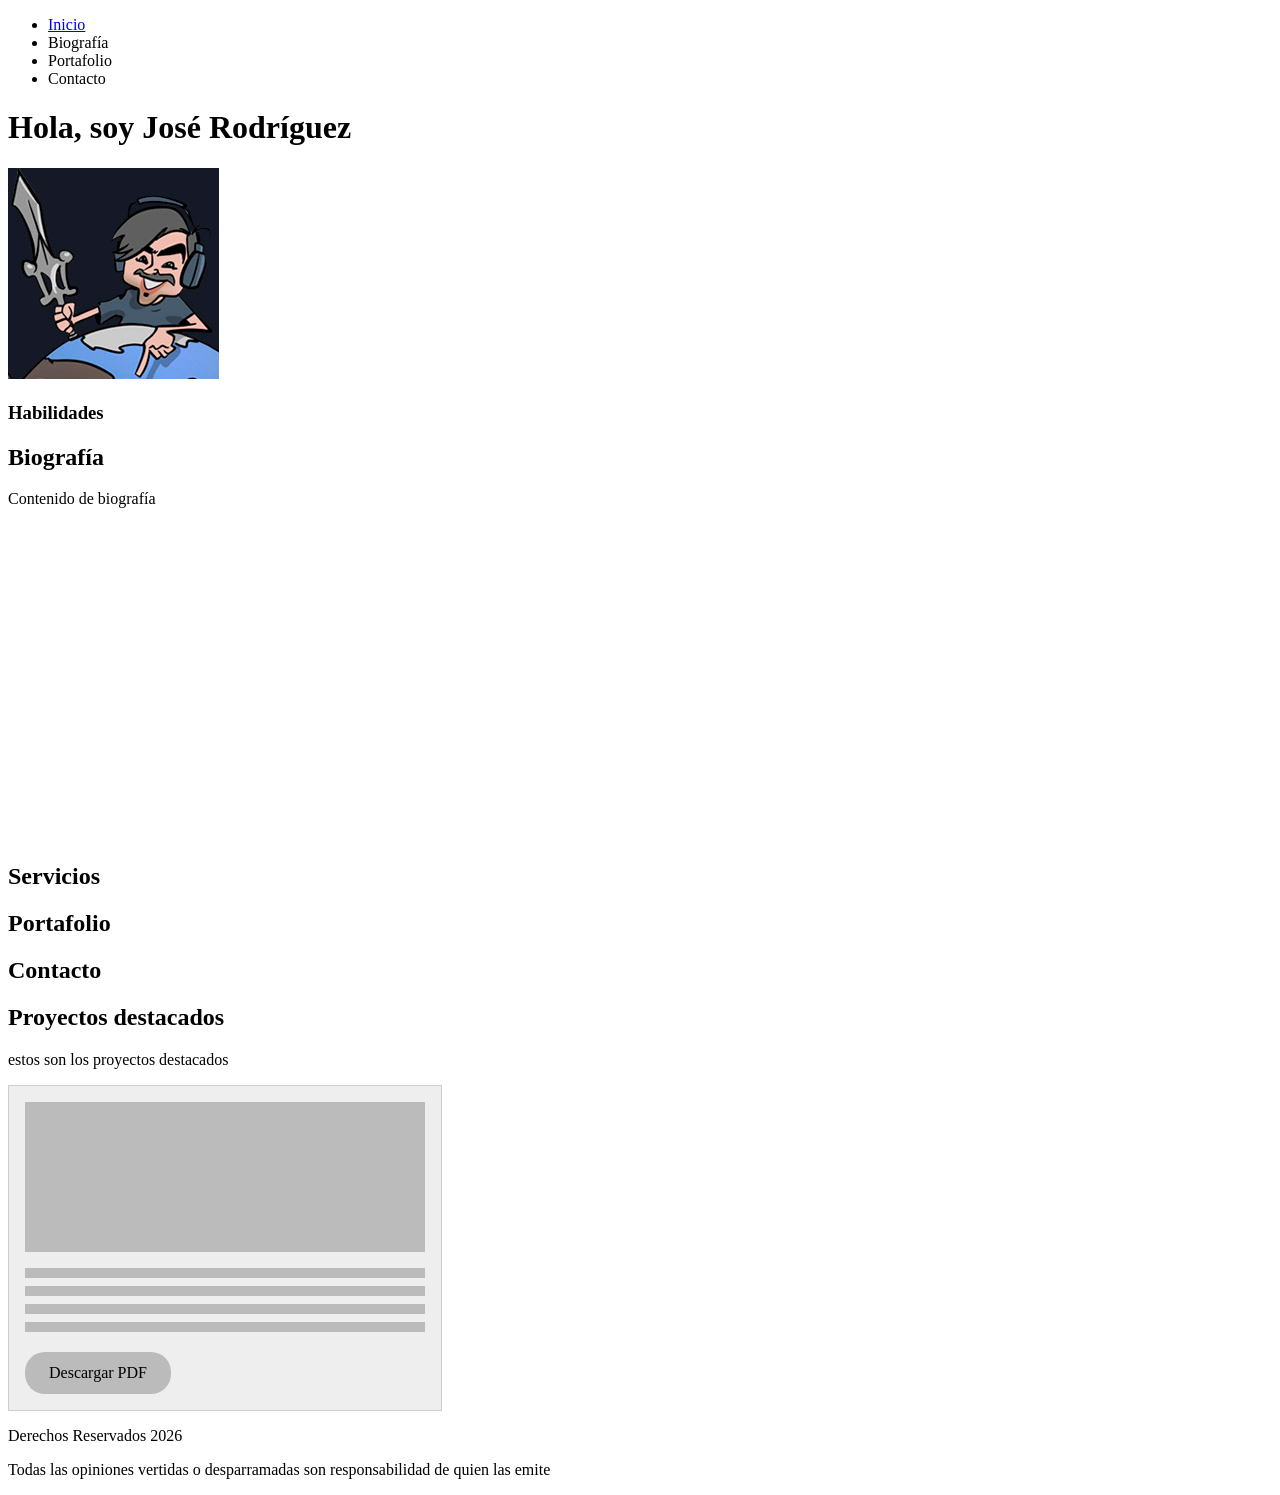
==== index.html @ 453feb30 "Primer commit: Mi proyecto inicial" ====
<!DOCTYPE html>
<html lang="en">
<head>
    <meta charset="UTF-8">
    <meta name="viewport" content="width=device-width, initial-scale=1.0">
    <title>Portafolio UX/UI Josep</title>
    <!-- //links de bootstrap// -->
    <link rel="stylesheet" href="https://cdn.jsdelivr.net/npm/bootstrap-icons@1.11.3/font/bootstrap-icons.min.css">

</head>
<body>
    <header>
        <nav> 
            <ul>
                <li><a href="#inicio">Inicio</a></li>
                <li>Biografía</li>
                <li>Portafolio</li>
                <li>Contacto</li>
            </ul>
             </nav>

        <h1> Hola, soy José Rodríguez</h1>
        <img src="./assets/imagenes/avatar.jpg" alt="imagen de avatar de Josep">
    </header>
<div></div>
<h3>Habilidades</h3>
    <main>
        <section>
            <h2> Biografía </h2>
            <div><p>Contenido de biografía</p></div>
            <iframe width="560" height="315" src="https://www.youtube.com/embed/a1lWhdOe93Q?si=WxmY7TXAc7VfklIi" title="YouTube video player" frameborder="0" allow="accelerometer; autoplay; clipboard-write; encrypted-media; gyroscope; picture-in-picture; web-share" referrerpolicy="strict-origin-when-cross-origin" allowfullscreen></iframe>
        <section>
            <h2> Servicios </h2>
        <section>
            <h2> Portafolio </h2>
        <section>
            <h2> Contacto </h2>
        </section>
    </section></main>
    <section>
        <h2>Proyectos destacados</h2>
        <p>estos son los proyectos destacados</p>
        <div style="width: 400px; padding: 16px; border: 1px solid #ccc; background: #eee;">

            <!-- Imagen -->
            <div style="width: 100%; height: 150px; background: #bbb;"></div>
    
            <!-- Líneas de texto -->
            <div style="margin-top: 16px;">
                <div style="height: 10px; background: #bbb; margin-bottom: 8px;"></div>
                <div style="height: 10px; background: #bbb; margin-bottom: 8px;"></div>
                <div style="height: 10px; background: #bbb; margin-bottom: 8px;"></div>
                <div style="height: 10px; background: #bbb;"></div>
            </div>
    
            <!-- Botón -->
            <div style="margin-top: 20px;">
                <a href="assets/pdf/analisis_caso.pdf" download style="display: inline-block; padding: 12px 24px; background: #bbb; border-radius: 20px; text-decoration: none; color: black;">
                    Descargar PDF
                </a>
            </div>
    </section>
    <footer>
        <p> Derechos Reservados 2026 </p>
        <p> Todas las opiniones vertidas o desparramadas son responsabilidad de quien las emite </p>
    </footer>
</body>
</html>
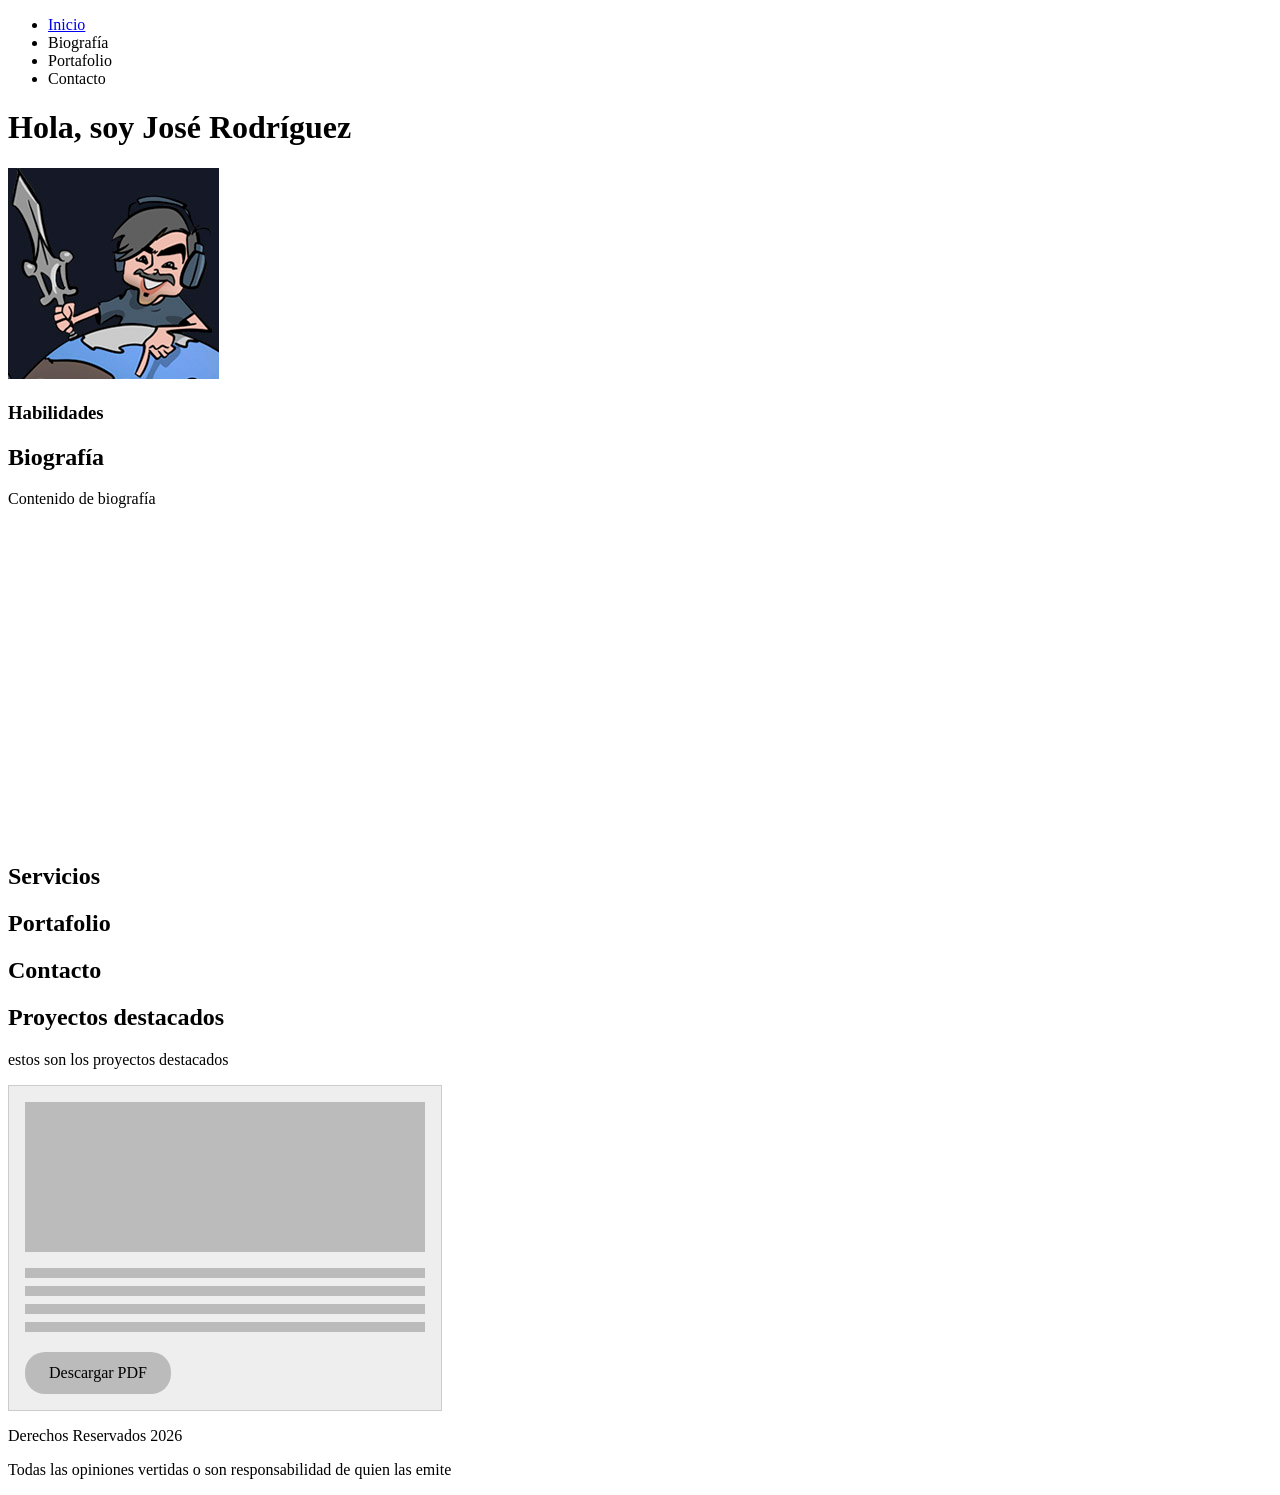
==== commit f8f97949: "Estructura HTML 1" ====
--- a/index.html
+++ b/index.html
@@ -62,7 +62,7 @@
     </section>
     <footer>
         <p> Derechos Reservados 2026 </p>
-        <p> Todas las opiniones vertidas o desparramadas son responsabilidad de quien las emite </p>
+        <p> Todas las opiniones vertidas o son responsabilidad de quien las emite </p>
     </footer>
 </body>
 </html>
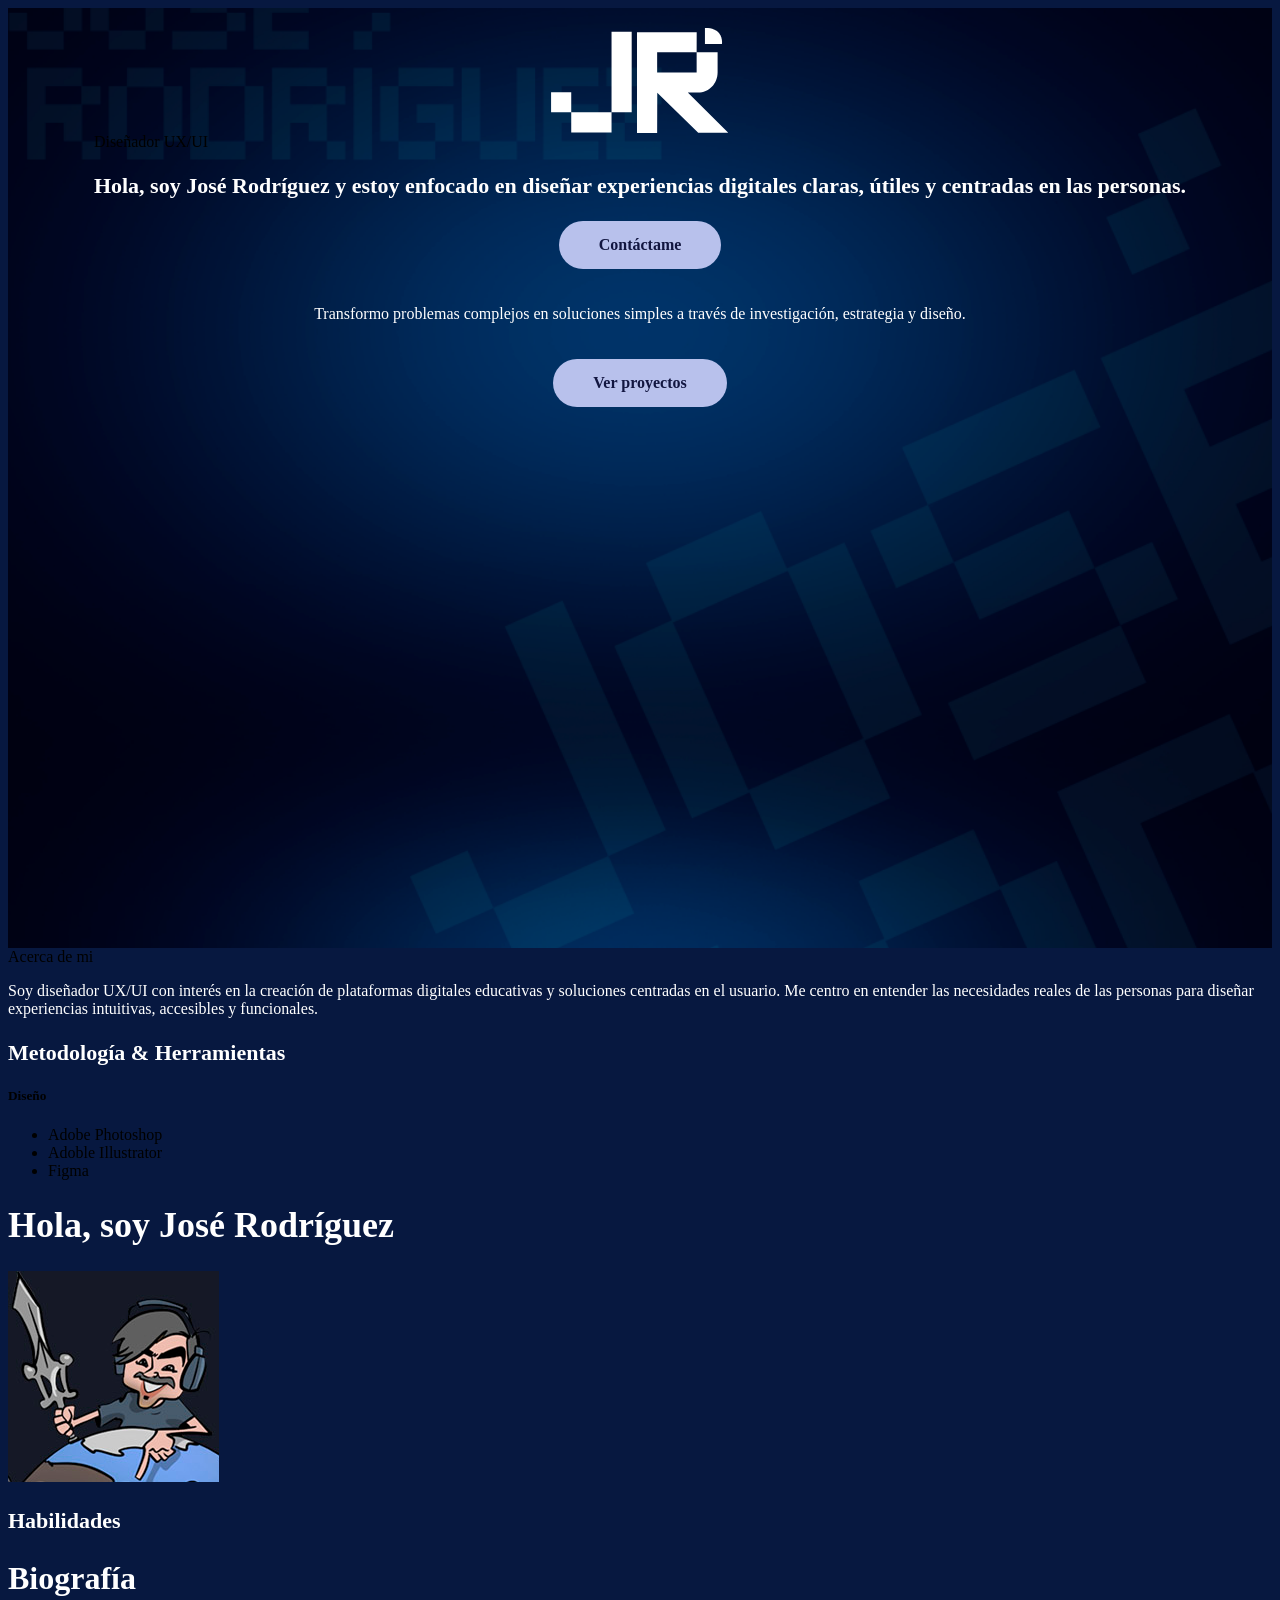
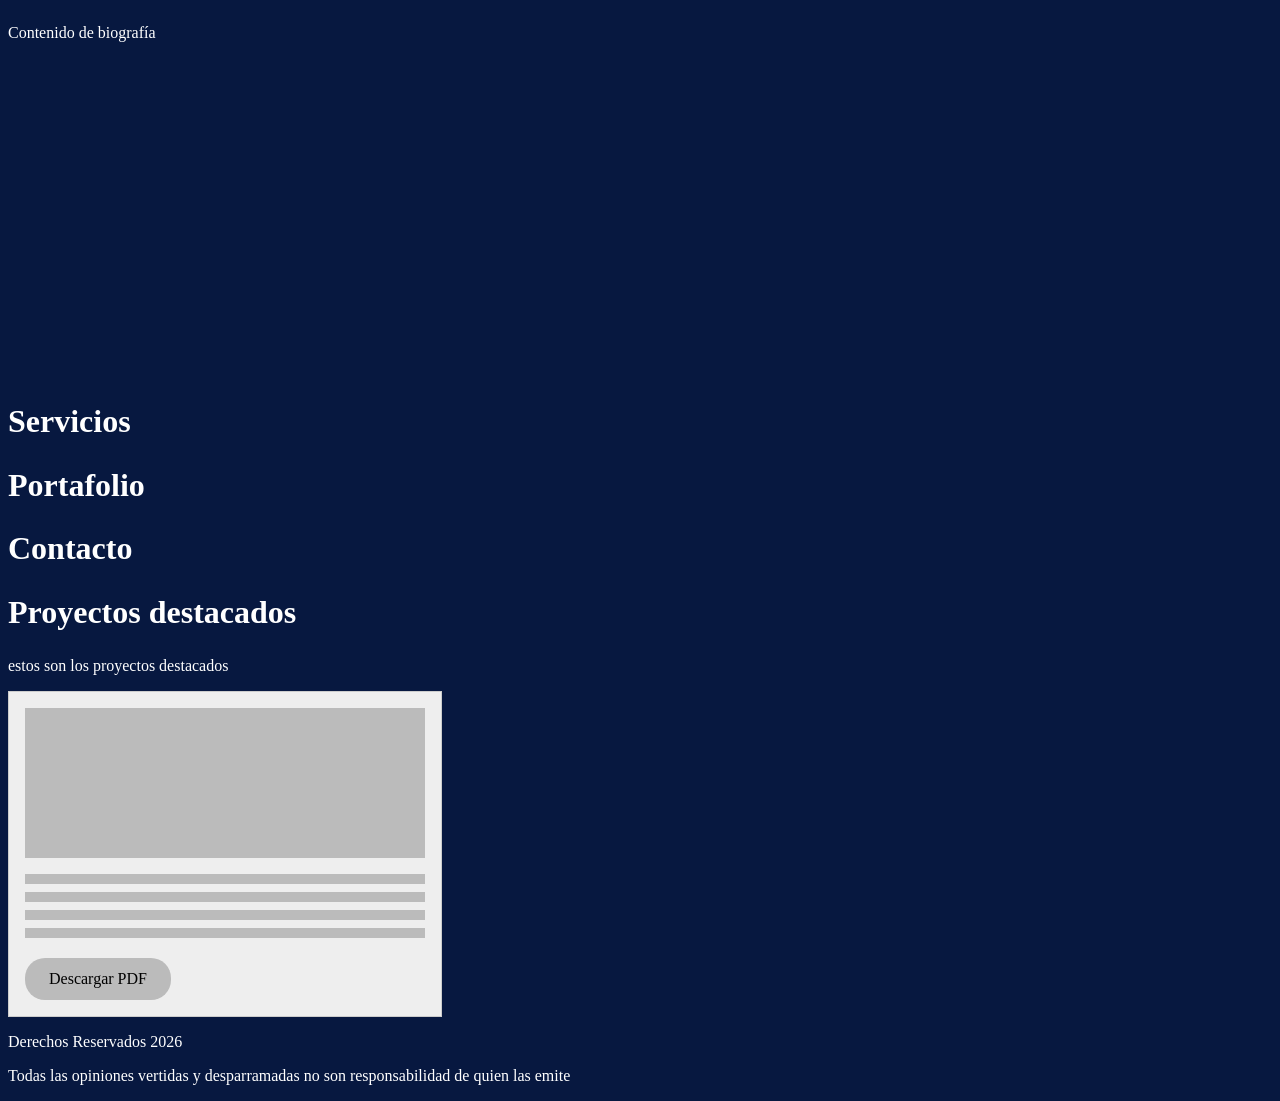
==== commit 8b1731a6: "Primer commit: Mi proyecto inicial" ====
--- a/index.html
+++ b/index.html
@@ -6,18 +6,59 @@
     <title>Portafolio UX/UI Josep</title>
     <!-- //links de bootstrap// -->
     <link rel="stylesheet" href="https://cdn.jsdelivr.net/npm/bootstrap-icons@1.11.3/font/bootstrap-icons.min.css">
-
+    <link rel="stylesheet" href="./css/style.css">
 </head>
 <body>
     <header>
+    
         <nav> 
             <ul>
                 <li><a href="#inicio">Inicio</a></li>
-                <li>Biografía</li>
-                <li>Portafolio</li>
-                <li>Contacto</li>
+                <li><a href="#acerca_de">Acerca de mi</a></li>
+                <li><a href="#proyectos">Proyectos</a></li>
+                <li><a href="#contacto">Contacto</a></li>
             </ul>
              </nav>
+             <header>
+                <main>
+                    <section class="hero" id="Inicio">
+                        <div class="hero-content">
+                            <div>
+                                <img src="./assets/imagenes/logojrl.svg" alt="logotipo" style="display: block; margin: 0 auto; max-width: 200px;">
+                            </div>
+                        <span>Diseñador UX/UI</span>
+                        <H3>Hola, soy José Rodríguez y estoy enfocado en diseñar experiencias digitales claras, útiles y centradas en las personas.</H1>
+                            <div style="display: flex; flex-direction: column; align-items: center; gap: 20px;">
+    
+                                <a href="#" class="btn-custom">Contáctame</a>
+                                
+                                <p style="color: white; text-align: center; max-width: 80%;">
+                                    Transformo problemas complejos en soluciones simples a través de investigación, estrategia y diseño.
+                                </p>
+                            
+                                <a href="#" class="btn-custom">Ver proyectos</a>
+                                
+                            </div>
+                    </section>
+
+                    <section id="acerca_de">
+<div>
+    <span>Acerca de mi</span>
+    <p>Soy diseñador UX/UI con interés en la creación de plataformas digitales educativas y soluciones centradas en el usuario. Me centro en entender las necesidades reales de las personas para diseñar experiencias intuitivas, accesibles y funcionales.</p>
+</div><div>
+    <div>
+        <h3>Metodología & Herramientas</h3>
+    </div>
+    <h5>Diseño</h5>
+    <ul>
+        <li>Adobe Photoshop</li>
+        <li>Adoble Illustrator</li>
+        <li>Figma</li>
+    </ul>
+</div>
+                    </section>
+                </main>
+             </header>
 
         <h1> Hola, soy José Rodríguez</h1>
         <img src="./assets/imagenes/avatar.jpg" alt="imagen de avatar de Josep">
@@ -62,7 +103,7 @@
     </section>
     <footer>
         <p> Derechos Reservados 2026 </p>
-        <p> Todas las opiniones vertidas o son responsabilidad de quien las emite </p>
+        <p> Todas las opiniones vertidas y desparramadas no son responsabilidad de quien las emite </p>
     </footer>
 </body>
 </html>
--- a/css/style.css
+++ b/css/style.css
@@ -0,0 +1,100 @@
+
+
+/* variables de estilo */
+:root {
+    --prymary-color:#e8ecf8;
+    --secondary-color:#b6c5e9;
+    --bg-dark:#071840;
+    --white:#ffffff;
+    --grey-dark:#222222;
+}
+
+body {
+    background-color: var(--bg-dark);
+    font-family: "roboto", sans-serif
+    margin: 0;
+    padding: 0;
+}
+
+h1{
+    font-size: 36px;
+    color: var(--white);
+    font-weight: bold;
+}
+
+h2{
+    font-size: 32px;
+    color: var(--white);
+    font-weight: bold;
+}
+
+h3{
+    font-size: 22px;
+    color: var(--white);
+    font-weight: 600;
+}
+
+h4{
+    font-size: 32px;
+    color: var(--prymary-color);
+    font-weight: 600;
+}
+
+p{
+    font-size: 16px;
+    color: var(--white);
+    font-weight: 400;
+}
+
+nav{
+    display: none;
+}
+
+a{
+    text-decoration: none;
+    color: var(--white)
+}
+
+.hero{
+    display:flex;
+    flex-direction: column;
+    align-items:center;
+    background-image: url(../assets/imagenes/fondopfjr.png);
+    background-size: cover;
+    background-position: center;
+    height: 100vh;
+    padding: 20px;
+}
+
+/* 1. Estado Normal (el que ya tienes) */
+.btn-custom {
+    background-color: #b8c1ec;
+    color: #121640;
+    display: inline-block;
+    padding: 15px 40px;
+    border-radius: 50px;
+    text-decoration: none;
+    font-weight: bold;
+    border: none;
+    cursor: pointer;
+    transition: all 0.3s ease; /* <--- CRUCIAL: Suaviza la animación */
+}
+
+/* 2. Estado Hover (Al pasar el ratón) */
+.btn-custom:hover {
+    background-color: #a2addb; /* Un lila un poco más oscuro */
+    transform: translateY(-3px); /* El botón sube ligeramente */
+    box-shadow: 0 5px 15px rgba(0, 0, 0, 0.3); /* Sombra para dar profundidad */
+}
+
+/* 3. Estado Active (Al hacer clic) */
+.btn-custom:active {
+    transform: translateY(1px); /* El botón baja, simulando que se hunde */
+    box-shadow: 0 2px 5px rgba(0, 0, 0, 0.2);
+}
+
+/* 4. Estado Focus (Para navegación con teclado/accesibilidad) */
+.btn-custom:focus {
+    outline: 3px solid #ffffff;
+    outline-offset: 2px;
+}
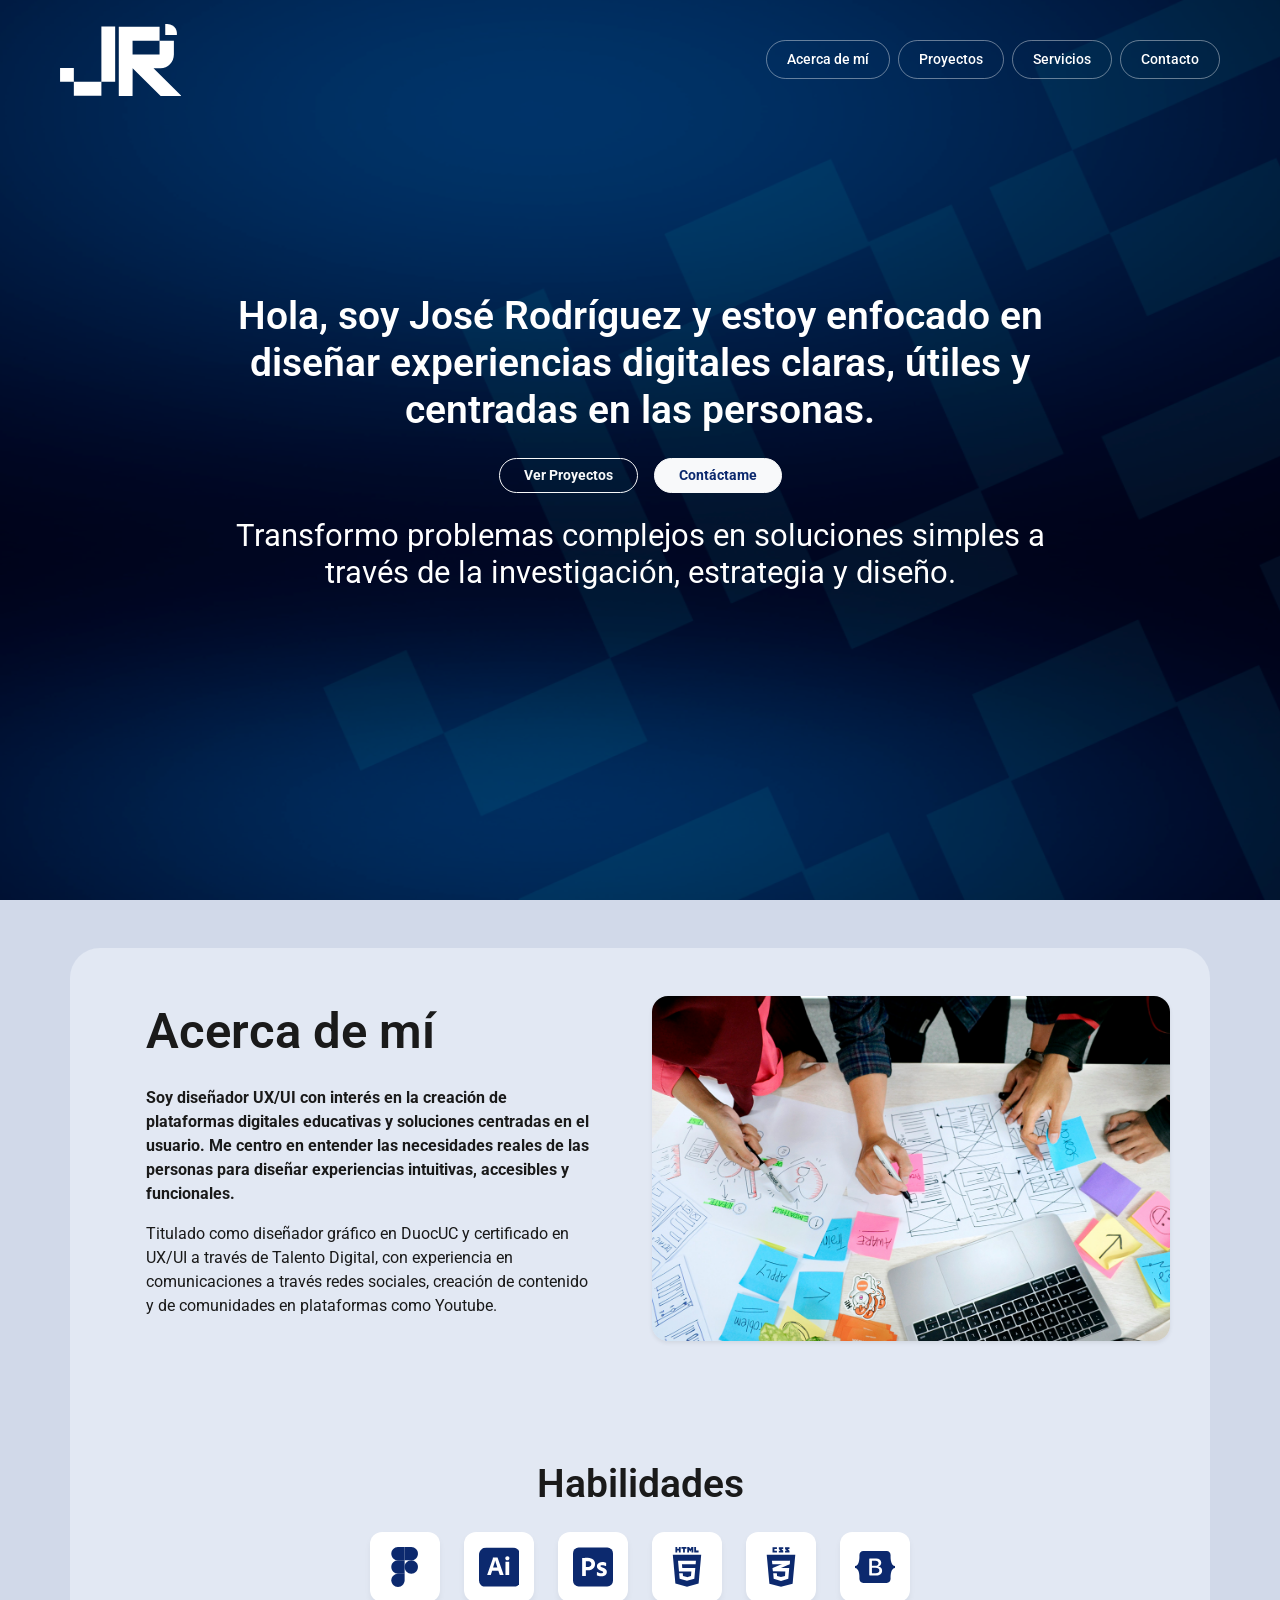
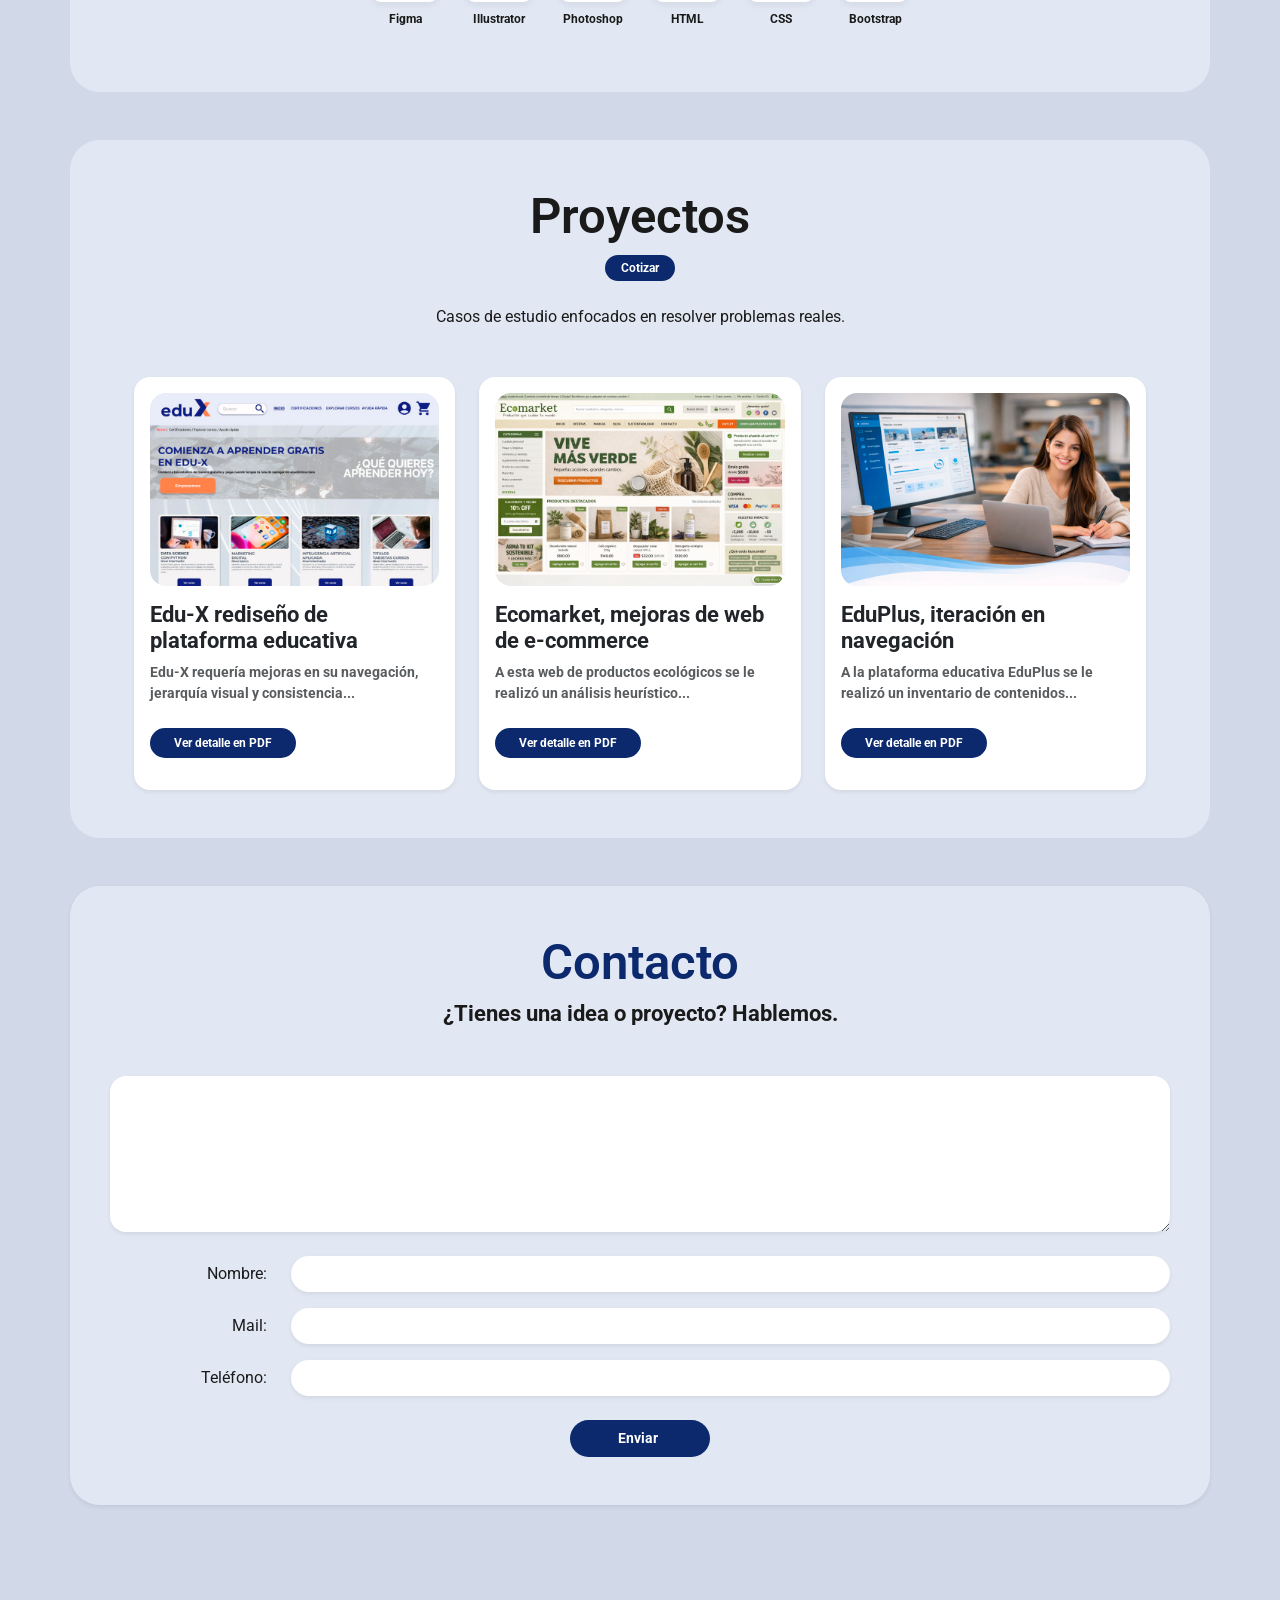
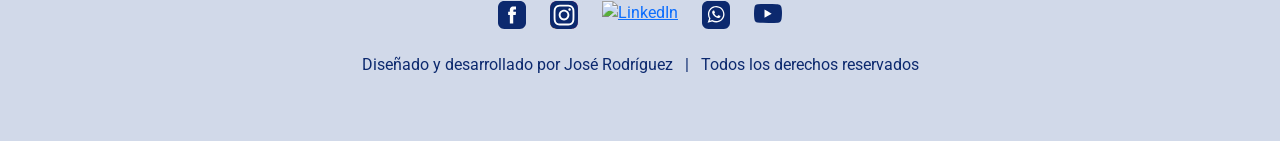
==== commit 22519616: "Actualización: Diseño responsivo, sección habilidades centrada y formulario de contacto" ====
--- a/index.html
+++ b/index.html
@@ -1,109 +1,196 @@
 <!DOCTYPE html>
-<html lang="en">
+<html lang="es">
 <head>
     <meta charset="UTF-8">
     <meta name="viewport" content="width=device-width, initial-scale=1.0">
-    <title>Portafolio UX/UI Josep</title>
-    <!-- //links de bootstrap// -->
-    <link rel="stylesheet" href="https://cdn.jsdelivr.net/npm/bootstrap-icons@1.11.3/font/bootstrap-icons.min.css">
+    <title>Portfolio - José Rodríguez</title>
+    <link href="https://fonts.googleapis.com/css2?family=Roboto:wght@400;500;700&display=swap" rel="stylesheet">
+    <link rel="stylesheet" href="https://cdn.jsdelivr.net/npm/bootstrap@5.3.0/dist/css/bootstrap.min.css">
     <link rel="stylesheet" href="./css/style.css">
 </head>
 <body>
-    <header>
-    
-        <nav> 
-            <ul>
-                <li><a href="#inicio">Inicio</a></li>
-                <li><a href="#acerca_de">Acerca de mi</a></li>
-                <li><a href="#proyectos">Proyectos</a></li>
-                <li><a href="#contacto">Contacto</a></li>
-            </ul>
-             </nav>
-             <header>
-                <main>
-                    <section class="hero" id="Inicio">
-                        <div class="hero-content">
-                            <div>
-                                <img src="./assets/imagenes/logojrl.svg" alt="logotipo" style="display: block; margin: 0 auto; max-width: 200px;">
-                            </div>
-                        <span>Diseñador UX/UI</span>
-                        <H3>Hola, soy José Rodríguez y estoy enfocado en diseñar experiencias digitales claras, útiles y centradas en las personas.</H1>
-                            <div style="display: flex; flex-direction: column; align-items: center; gap: 20px;">
-    
-                                <a href="#" class="btn-custom">Contáctame</a>
-                                
-                                <p style="color: white; text-align: center; max-width: 80%;">
-                                    Transformo problemas complejos en soluciones simples a través de investigación, estrategia y diseño.
-                                </p>
-                            
-                                <a href="#" class="btn-custom">Ver proyectos</a>
-                                
-                            </div>
-                    </section>
 
-                    <section id="acerca_de">
-<div>
-    <span>Acerca de mi</span>
-    <p>Soy diseñador UX/UI con interés en la creación de plataformas digitales educativas y soluciones centradas en el usuario. Me centro en entender las necesidades reales de las personas para diseñar experiencias intuitivas, accesibles y funcionales.</p>
-</div><div>
-    <div>
-        <h3>Metodología & Herramientas</h3>
-    </div>
-    <h5>Diseño</h5>
-    <ul>
-        <li>Adobe Photoshop</li>
-        <li>Adoble Illustrator</li>
-        <li>Figma</li>
-    </ul>
-</div>
-                    </section>
-                </main>
-             </header>
+<section class="hero d-flex flex-column align-items-center justify-content-center text-center text-white position-relative">
+        <nav class="navbar navbar-expand-lg w-100 position-absolute top-0 px-lg-5 py-4">
+            <div class="container-fluid d-flex justify-content-between align-items-center">
+                <img src="./assets/imagenes/logojrl.svg" alt="Logo JR" width="121" class="logo-hero">
+                
+                <div class="d-none d-lg-flex gap-2">
+                    <a href="#acerca" class="nav-pill-link">Acerca de mí</a>
+                    <a href="#proyectos" class="nav-pill-link">Proyectos</a>
+                    <a href="#servicios" class="nav-pill-link">Servicios</a>
+                    <a href="#contacto" class="nav-pill-link">Contacto</a>
+                </div>
 
-        <h1> Hola, soy José Rodríguez</h1>
-        <img src="./assets/imagenes/avatar.jpg" alt="imagen de avatar de Josep">
-    </header>
-<div></div>
-<h3>Habilidades</h3>
-    <main>
-        <section>
-            <h2> Biografía </h2>
-            <div><p>Contenido de biografía</p></div>
-            <iframe width="560" height="315" src="https://www.youtube.com/embed/a1lWhdOe93Q?si=WxmY7TXAc7VfklIi" title="YouTube video player" frameborder="0" allow="accelerometer; autoplay; clipboard-write; encrypted-media; gyroscope; picture-in-picture; web-share" referrerpolicy="strict-origin-when-cross-origin" allowfullscreen></iframe>
-        <section>
-            <h2> Servicios </h2>
-        <section>
-            <h2> Portafolio </h2>
-        <section>
-            <h2> Contacto </h2>
-        </section>
-    </section></main>
-    <section>
-        <h2>Proyectos destacados</h2>
-        <p>estos son los proyectos destacados</p>
-        <div style="width: 400px; padding: 16px; border: 1px solid #ccc; background: #eee;">
+                <button class="btn d-lg-none border-0" type="button">
+                    <img src="./assets/imagenes/menu_hamburger.svg" alt="Menu" width="30">
+                </button>
+            </div>
+        </nav>
+        
+        <div class="container hero-content px-4">
+            <h1 class="hero-title mb-4">
+                Hola, soy José Rodríguez y estoy enfocado en diseñar experiencias digitales claras, útiles y centradas en las personas.
+            </h1>
 
-            <!-- Imagen -->
-            <div style="width: 100%; height: 150px; background: #bbb;"></div>
-    
-            <!-- Líneas de texto -->
-            <div style="margin-top: 16px;">
-                <div style="height: 10px; background: #bbb; margin-bottom: 8px;"></div>
-                <div style="height: 10px; background: #bbb; margin-bottom: 8px;"></div>
-                <div style="height: 10px; background: #bbb; margin-bottom: 8px;"></div>
-                <div style="height: 10px; background: #bbb;"></div>
+            <div class="d-flex gap-3 justify-content-center my-4">
+                <button class="btn btn-outline-light rounded-pill px-4 s1">Ver Proyectos</button>
+                <button class="btn btn-light rounded-pill px-4 s1 text-primary-dark">Contáctame <i class="bi bi-chevron-right"></i></button>
             </div>
-    
-            <!-- Botón -->
-            <div style="margin-top: 20px;">
-                <a href="assets/pdf/analisis_caso.pdf" download style="display: inline-block; padding: 12px 24px; background: #bbb; border-radius: 20px; text-decoration: none; color: black;">
-                    Descargar PDF
-                </a>
+
+            <p class="hero-subtitle mt-4">
+                Transformo problemas complejos en soluciones simples a través de la investigación, estrategia y diseño.
+            </p>
+        </div>
+    </section>
+
+    <section id="acerca" class="py-5 container section-container my-5">
+        <div class="row align-items-center text-start">
+            <div class="col-lg-6 px-lg-5">
+                <h2 class="titulo-mediano mb-4 text-center text-lg-start">Acerca de mí</h2>
+                <p class="p-bold mb-3">Soy diseñador UX/UI con interés en la creación de plataformas digitales educativas y soluciones centradas en el usuario. Me centro en entender las necesidades reales de las personas para diseñar experiencias intuitivas, accesibles y funcionales.</p>
+                <p class="p-regular">Titulado como diseñador gráfico en DuocUC y certificado en UX/UI a través de Talento Digital, con experiencia en comunicaciones a través redes sociales, creación de contenido y de comunidades en plataformas como Youtube.</p>
+            </div>
+            <div class="col-lg-6">
+                <img src="./assets/imagenes/imagen_manos.png" class="img-fluid rounded-4 shadow-sm" alt="Proceso de diseño">
+            </div>
+        </div>
+
+        <div class="mt-5 pt-4">
+            <div class="d-flex flex-column align-items-center mt-5 w-100">
+                <h3 class="titulo-pequeno text-center mb-4">
+                    Habilidades
+                </h3>
+                
+                <div class="d-flex flex-wrap justify-content-center gap-3 gap-lg-4">
+                    <div class="skill-card text-center">
+                        <div class="skill-box"><img src="./assets/imagenes/Logo Figma.svg" alt="Figma"></div>
+                        <p class="s2 mt-2">Figma</p>
+                    </div>
+                    <div class="skill-card text-center">
+                        <div class="skill-box"><img src="./assets/imagenes/Logo Illustrator.svg" alt="Illustrator"></div>
+                        <p class="s2 mt-2">Illustrator</p>
+                    </div>
+                    <div class="skill-card text-center">
+                        <div class="skill-box"><img src="./assets/imagenes/Logo Photoshop.svg" alt="Photoshop"></div>
+                        <p class="s2 mt-2">Photoshop</p>
+                    </div>
+                    <div class="skill-card text-center">
+                        <div class="skill-box"><img src="./assets/imagenes/Logo HTML.svg" alt="HTML"></div>
+                        <p class="s2 mt-2">HTML</p>
+                    </div>
+                    <div class="skill-card text-center">
+                        <div class="skill-box"><img src="./assets/imagenes/Logo CSS.svg" alt="CSS"></div>
+                        <p class="s2 mt-2">CSS</p>
+                    </div>
+                    <div class="skill-card text-center">
+                        <div class="skill-box"><img src="./assets/imagenes/Logo Bootstrap.svg" alt="Bootstrap"></div>
+                        <p class="s2 mt-2">Bootstrap</p>
+                    </div>
+                </div>
             </div>
     </section>
-    <footer>
-        <p> Derechos Reservados 2026 </p>
-        <p> Todas las opiniones vertidas y desparramadas no son responsabilidad de quien las emite </p>
+
+    <section id="proyectos" class="py-5 container section-container text-center my-5">
+        <h2 class="titulo-mediano mb-2">Proyectos</h2>
+        
+        <div class="mb-4">
+            <button class="btn btn-primary-dark rounded-pill px-3 py-1 s2" style="text-transform: capitalize;">
+                Cotizar
+            </button>
+        </div>
+
+        <p class="p-regular mb-5">Casos de estudio enfocados en resolver problemas reales.</p>
+
+        <div class="row g-4 px-lg-4">
+            <div class="col-lg-4">
+                <div class="card border-0 shadow-sm rounded-4 h-100 p-3">
+                    <img src="./assets/imagenes/edux.jpg" class="card-img-top rounded-4" alt="Edu-X">
+                    <div class="card-body text-start px-0">
+                        <h4 class="subtitulo-medio">Edu-X rediseño de plataforma educativa</h4>
+                        <p class="s1 text-muted">Edu-X requería mejoras en su navegación, jerarquía visual y consistencia...</p>
+                        <a href="#" class="btn btn-primary-dark rounded-pill s2 px-4 mt-2">Ver detalle en PDF</a>
+                    </div>
+                </div>
+            </div>
+
+            <div class="col-lg-4">
+                <div class="card border-0 shadow-sm rounded-4 h-100 p-3">
+                    <img src="./assets/imagenes/ecomarket.png" class="card-img-top rounded-4" alt="Ecomarket">
+                    <div class="card-body text-start px-0">
+                        <h4 class="subtitulo-medio">Ecomarket, mejoras de web de e-commerce</h4>
+                        <p class="s1 text-muted">A esta web de productos ecológicos se le realizó un análisis heurístico...</p>
+                        <a href="#" class="btn btn-primary-dark rounded-pill s2 px-4 mt-2">Ver detalle en PDF</a>
+                    </div>
+                </div>
+            </div>
+
+            <div class="col-lg-4">
+                <div class="card border-0 shadow-sm rounded-4 h-100 p-3">
+                    <img src="./assets/imagenes/eduplus.jpg" class="card-img-top rounded-4" alt="EduPlus">
+                    <div class="card-body text-start px-0">
+                        <h4 class="subtitulo-medio">EduPlus, iteración en navegación</h4>
+                        <p class="s1 text-muted">A la plataforma educativa EduPlus se le realizó un inventario de contenidos...</p>
+                        <a href="#" class="btn btn-primary-dark rounded-pill s2 px-4 mt-2">Ver detalle en PDF</a>
+                    </div>
+                </div>
+            </div>
+        </div>
+    </section>
+
+    <section id="contacto" class="py-5 container section-container my-5 shadow-sm">
+        <div class="text-center mb-5">
+            <h2 class="titulo-mediano text-primary-dark">Contacto</h2>
+            <h4 class="subtitulo-medio">¿Tienes una idea o proyecto? <br class="d-md-none"> Hablemos.</h4>
+        </div>
+
+        <form class="contacto-form mx-auto">
+            <div class="mb-4">
+                <textarea class="form-control rounded-4 border-0 shadow-sm" rows="6"></textarea>
+            </div>
+
+            <div class="row align-items-center mb-3">
+                <label class="col-3 col-lg-2 text-end p-regular">Nombre:</label>
+                <div class="col-9 col-lg-10">
+                    <input type="text" class="form-control rounded-pill border-0 shadow-sm">
+                </div>
+            </div>
+
+            <div class="row align-items-center mb-3">
+                <label class="col-3 col-lg-2 text-end p-regular">Mail:</label>
+                <div class="col-9 col-lg-10">
+                    <input type="email" class="form-control rounded-pill border-0 shadow-sm">
+                </div>
+            </div>
+
+            <div class="row align-items-center mb-4">
+                <label class="col-3 col-lg-2 text-end p-regular">Teléfono:</label>
+                <div class="col-9 col-lg-10">
+                    <input type="tel" class="form-control rounded-pill border-0 shadow-sm">
+                </div>
+            </div>
+
+            <div class="text-center">
+                <button type="submit" class="btn btn-primary-dark rounded-pill px-5 py-2 s1">
+                    Enviar <i class="bi bi-chevron-right ms-1"></i>
+                </button>
+            </div>
+        </form>
+    </section>
+
+    <footer class="py-5 text-center">
+        <div class="d-flex justify-content-center gap-4 mb-4 footer-socials">
+            <a href="#"><img src="./assets/imagenes/logo_facebook.svg" alt="Facebook" width="28"></a>
+            <a href="#"><img src="./assets/imagenes/logo_instagram.svg" alt="Instagram" width="28"></a>
+            <a href="#"><img src="./assets/imagenes/logo_linkedin.svg" alt="LinkedIn" width="28"></a>
+            <a href="#"><img src="./assets/imagenes/logo_whatsapp.svg" alt="WhatsApp" width="28"></a>
+            <a href="#"><img src="./assets/imagenes/logo_youtube.svg" alt="YouTube" width="28"></a>
+        </div>
+        <p class="p-semibold text-primary-dark">
+            Diseñado y desarrollado por José Rodríguez &nbsp; | &nbsp; Todos los derechos reservados
+        </p>
     </footer>
+
+    <script src="https://cdn.jsdelivr.net/npm/bootstrap@5.3.0/dist/js/bootstrap.bundle.min.js"></script>
 </body>
 </html>
--- a/css/style.css
+++ b/css/style.css
@@ -1,100 +1,118 @@
-
-
-/* variables de estilo */
 :root {
-    --prymary-color:#e8ecf8;
-    --secondary-color:#b6c5e9;
-    --bg-dark:#071840;
-    --white:#ffffff;
-    --grey-dark:#222222;
+    --primary-dark: #0C296E;
+    --bg-accent: #D1D9E9;
+    --text-color: #1A1A1A;
 }
 
 body {
-    background-color: var(--bg-dark);
-    font-family: "roboto", sans-serif
-    margin: 0;
-    padding: 0;
+    font-family: 'Roboto', sans-serif;
+    background-color: var(--bg-accent);
+    color: var(--text-color);
 }
 
-h1{
-    font-size: 36px;
-    color: var(--white);
-    font-weight: bold;
+/* --- NAV PILLS DESKTOP --- */
+.nav-pill-link {
+    color: white;
+    text-decoration: none;
+    border: 1px solid rgba(255, 255, 255, 0.4);
+    padding: 8px 20px;
+    border-radius: 50px;
+    font-size: 14px;
+    font-weight: 500;
+    transition: all 0.3s ease;
 }
 
-h2{
-    font-size: 32px;
-    color: var(--white);
-    font-weight: bold;
+.nav-pill-link:hover {
+    background: white;
+    color: var(--primary-dark);
 }
 
-h3{
-    font-size: 22px;
-    color: var(--white);
-    font-weight: 600;
+/* --- HERO --- */
+.hero {
+    min-height: 100vh;
+    background-image: url('../assets/imagenes/img_bg_desktop.svg');
+    background-size: cover;
+    background-position: center;
 }
 
-h4{
-    font-size: 32px;
-    color: var(--prymary-color);
-    font-weight: 600;
+.hero-content {
+    max-width: 900px;
 }
 
-p{
-    font-size: 16px;
-    color: var(--white);
-    font-weight: 400;
+/* --- SECCIONES RECUADRADAS --- */
+.section-container {
+    background-color: #E2E8F3;
+    border-radius: 30px;
+    padding: 60px 40px;
 }
 
-nav{
-    display: none;
+/* --- HABILIDADES BOXES --- */
+.skill-box {
+    background: white;
+    padding: 15px;
+    border-radius: 12px;
+    box-shadow: 0 4px 6px rgba(0,0,0,0.05);
+    display: inline-block;
+}
+.skill-box img { width: 40px; height: 40px; }
+
+/* --- TIPOGRAFÍA SEGÚN PROTOTIPO --- */
+.titulo-grande { font-size: 61px; font-weight: 600; line-height: 1.2; }
+.titulo-mediano { font-size: 49px; font-weight: 600; }
+.titulo-pequeno { font-size: 39px; font-weight: 600; }
+.subtitulo { font-size: 31px; font-weight: 400; }
+.subtitulo-medio { font-size: 22px; font-weight: 700; }
+.p-bold { font-size: 16px; font-weight: 700; }
+.p-regular { font-size: 16px; font-weight: 400; }
+.s1 { font-size: 14px; font-weight: 700; }
+.s2 { font-size: 12px; font-weight: 700; }
+
+/* --- BOTONES Y BADGES --- */
+.bg-primary-dark { background-color: var(--primary-dark); color: white; }
+.btn-primary-dark { background-color: var(--primary-dark); color: white; border: none; }
+.text-primary-dark { color: var(--primary-dark); }
+
+@media (max-width: 992px) {
+    .hero { background-image: url('../assets/imagenes/img_bg_mobile.svg'); }
+    .titulo-grande { font-size: 36px; }
+    .subtitulo { font-size: 22px; }
 }
 
-a{
-    text-decoration: none;
-    color: var(--white)
+/* --- CONTROL DE TIPOGRAFÍA RESPONSIVA HERO --- */
+
+/* MOBILE (Base - 390px) */
+.hero-title {
+    font-size: 25px; /* H5 */
+    font-weight: 700;
+    line-height: 1.2;
+}
+.hero-subtitle {
+    font-size: 19px; /* H6 */
+    font-weight: 500;
+    line-height: 1.2;
 }
 
-.hero{
-    display:flex;
-    flex-direction: column;
-    align-items:center;
-    background-image: url(../assets/imagenes/fondopfjr.png);
-    background-size: cover;
-    background-position: center;
-    height: 100vh;
-    padding: 20px;
+/* TABLET (838px) */
+@media (min-width: 838px) {
+    .hero-title {
+        font-size: 39px; /* H3 */
+        font-weight: 600;
+    }
+    .hero-subtitle {
+        font-size: 31px; /* H4 */
+        font-weight: 400;
+    }
 }
 
-/* 1. Estado Normal (el que ya tienes) */
-.btn-custom {
-    background-color: #b8c1ec;
-    color: #121640;
-    display: inline-block;
-    padding: 15px 40px;
-    border-radius: 50px;
-    text-decoration: none;
-    font-weight: bold;
-    border: none;
-    cursor: pointer;
-    transition: all 0.3s ease; /* <--- CRUCIAL: Suaviza la animación */
+/* DESKTOP (1440px) */
+@media (min-width: 1440px) {
+    .hero-title {
+        font-size: 49px; /* H2 */
+        font-weight: 600;
+    }
+    .hero-subtitle {
+        font-size: 39px; /* H3 */
+        font-weight: 600;
+    }
 }
 
-/* 2. Estado Hover (Al pasar el ratón) */
-.btn-custom:hover {
-    background-color: #a2addb; /* Un lila un poco más oscuro */
-    transform: translateY(-3px); /* El botón sube ligeramente */
-    box-shadow: 0 5px 15px rgba(0, 0, 0, 0.3); /* Sombra para dar profundidad */
-}
-
-/* 3. Estado Active (Al hacer clic) */
-.btn-custom:active {
-    transform: translateY(1px); /* El botón baja, simulando que se hunde */
-    box-shadow: 0 2px 5px rgba(0, 0, 0, 0.2);
-}
-
-/* 4. Estado Focus (Para navegación con teclado/accesibilidad) */
-.btn-custom:focus {
-    outline: 3px solid #ffffff;
-    outline-offset: 2px;
-}
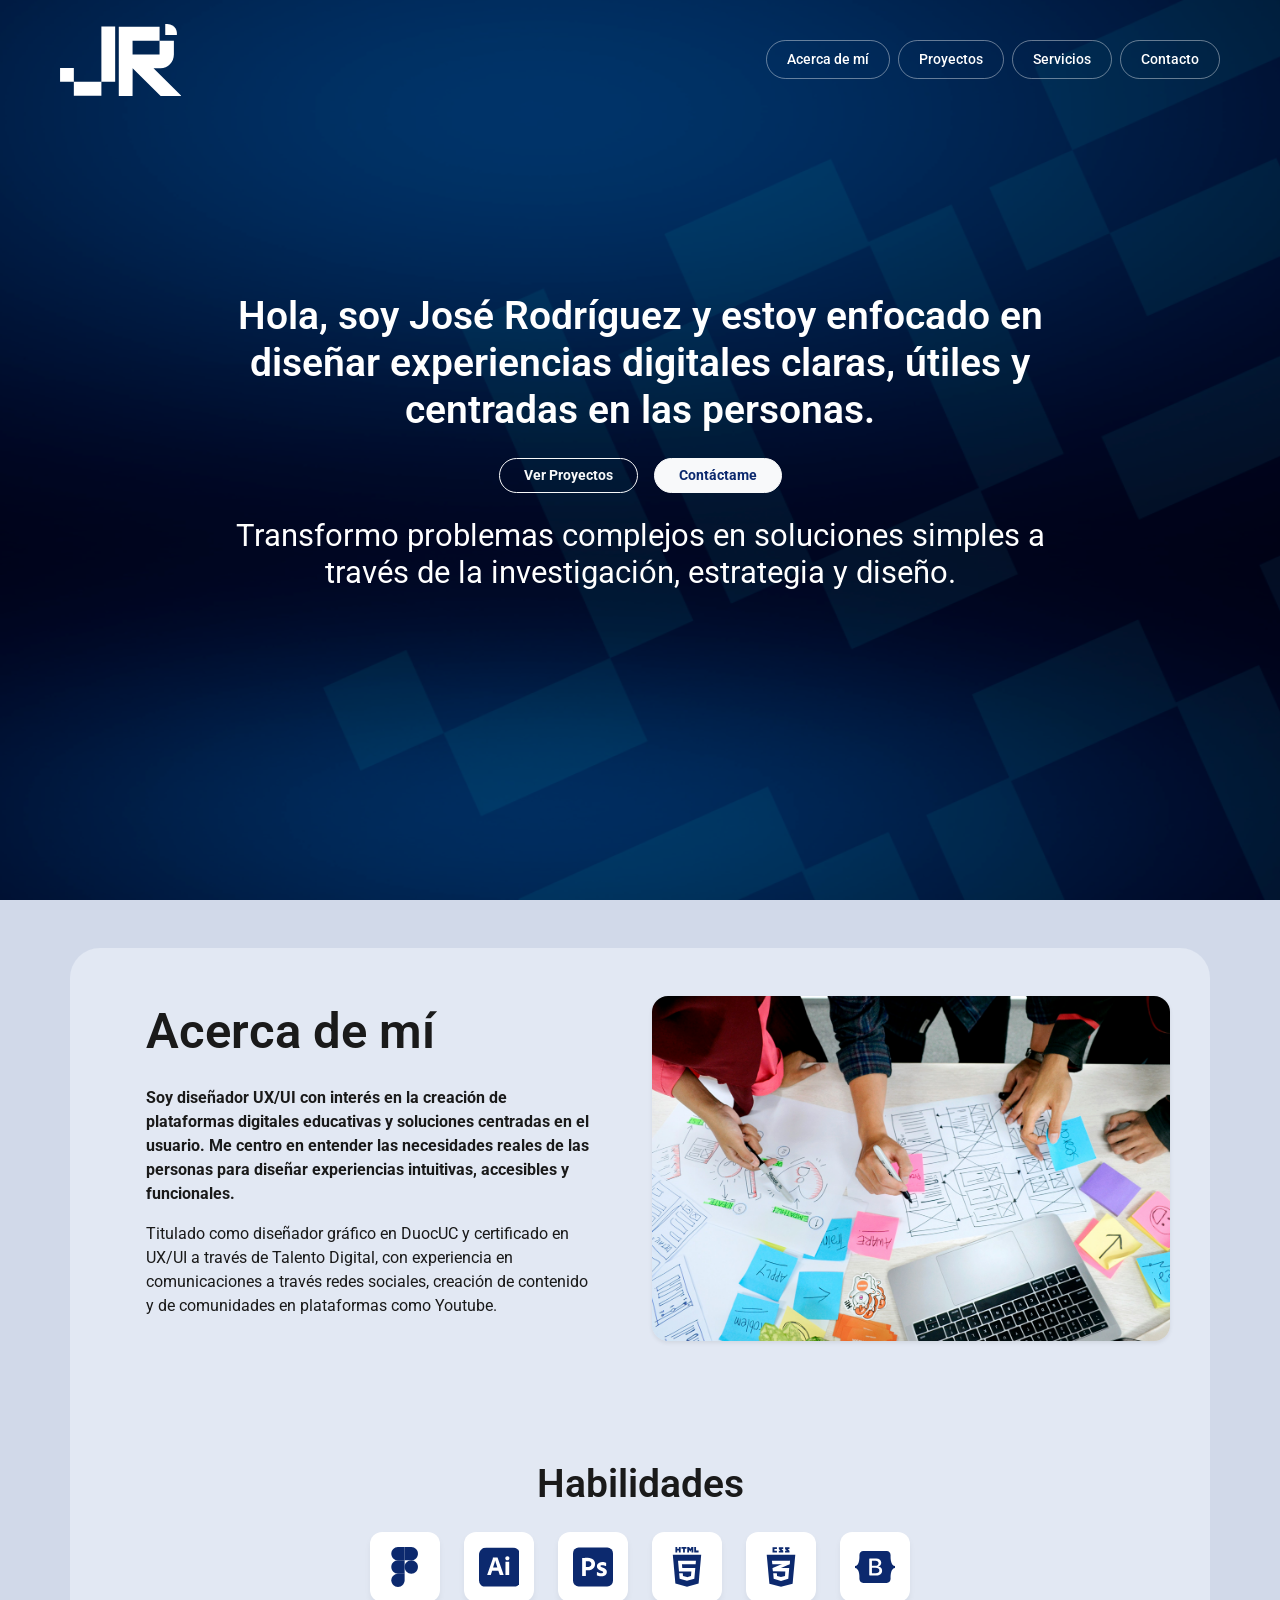
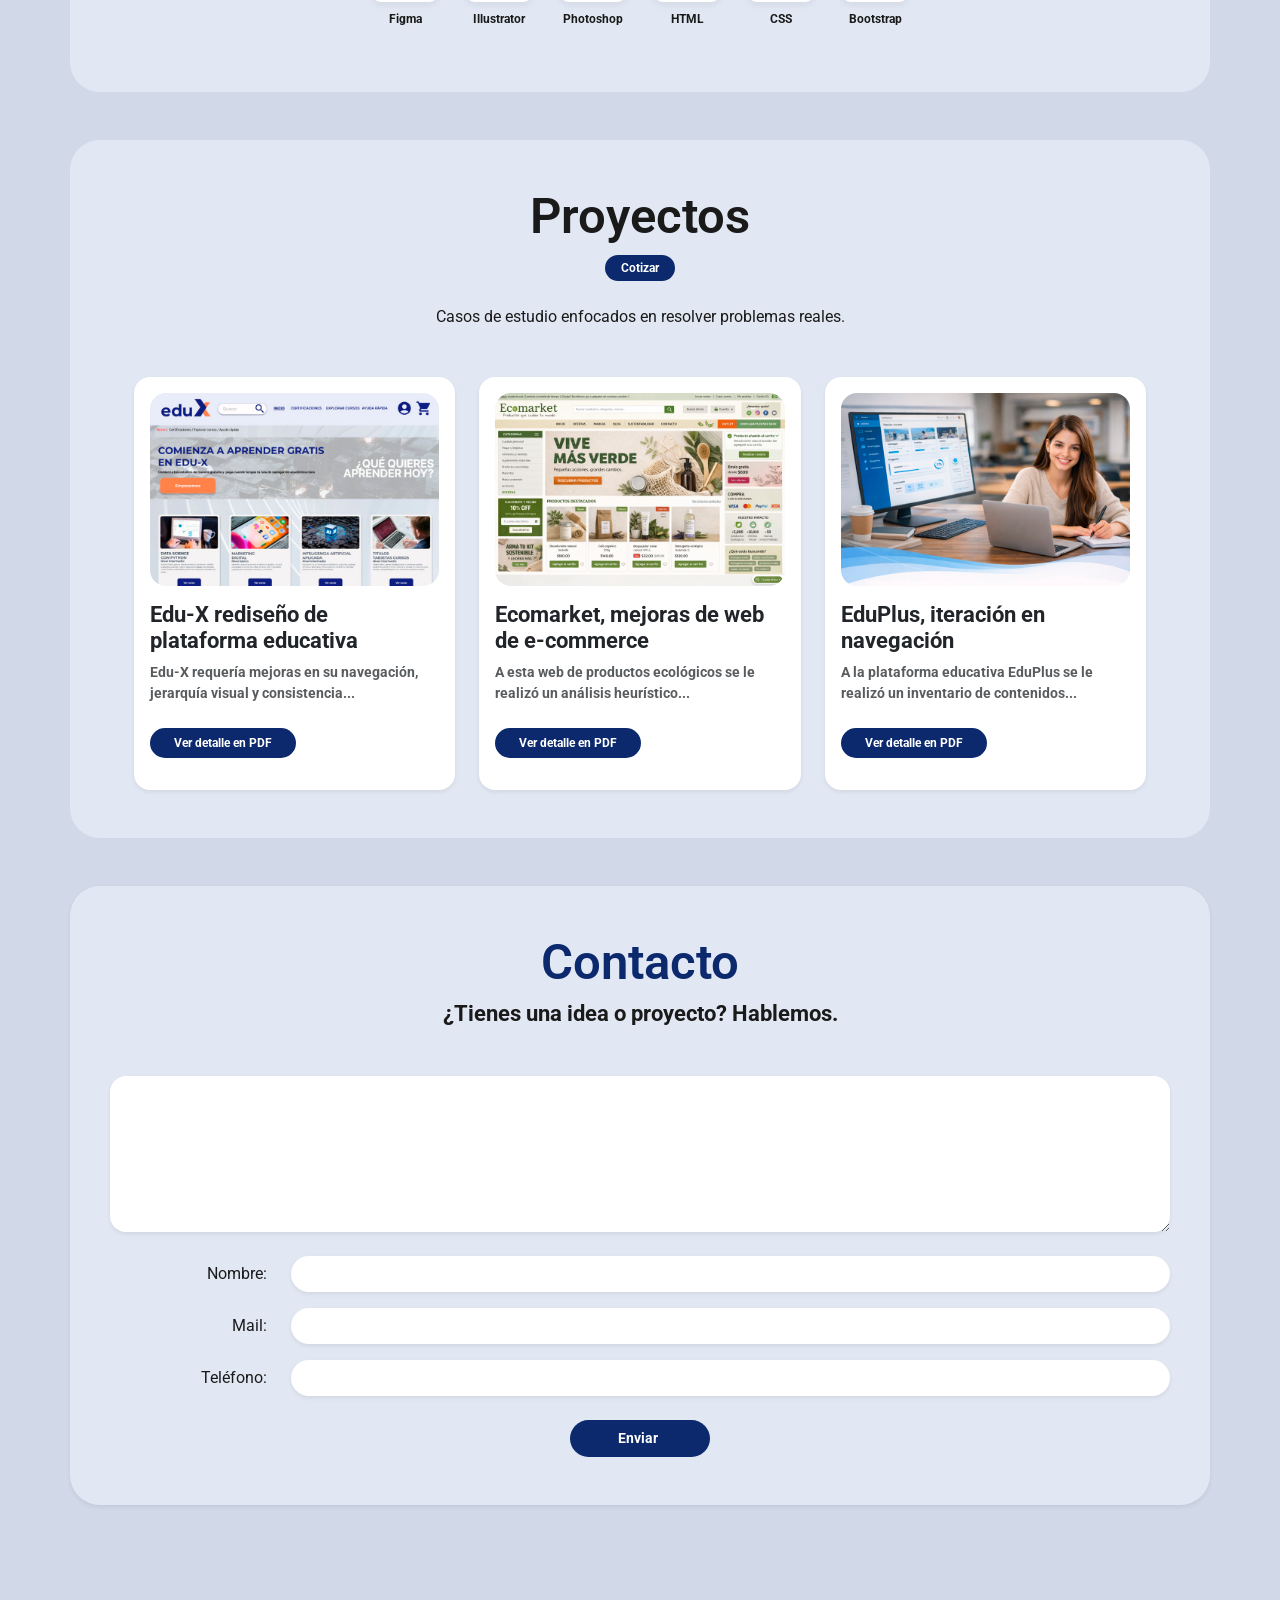
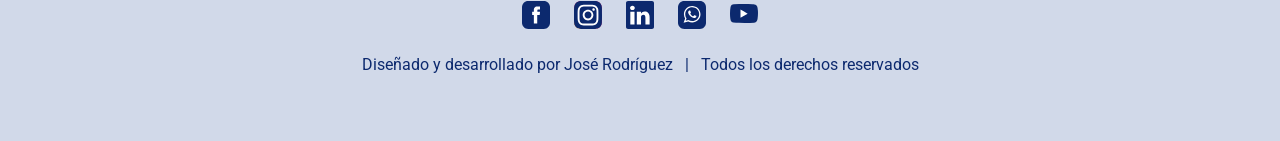
==== commit b76ec50d: "Actualización: boton subir js" ====
--- a/index.html
+++ b/index.html
@@ -7,8 +7,16 @@
     <link href="https://fonts.googleapis.com/css2?family=Roboto:wght@400;500;700&display=swap" rel="stylesheet">
     <link rel="stylesheet" href="https://cdn.jsdelivr.net/npm/bootstrap@5.3.0/dist/css/bootstrap.min.css">
     <link rel="stylesheet" href="./css/style.css">
+    <script src="https://cdnjs.cloudflare.com/ajax/libs/jquery/3.4.1/jquery.min.js"></script>
+    <link rel="stylesheet" href="https://cdnjs.cloudflare.com/ajax/libs/font-awesome/4.7.0/css/font-awesome.min.css">
+    <script src="https://cdn.jsdelivr.net/npm/bootstrap@5.3.0/dist/js/bootstrap.bundle.min.js"></script>
+    <script src="./js/script.js"></script>
 </head>
 <body>
+
+    <button class="my_bttn">
+        <i class="fa fa-arrow-up"></i>
+    </button>
 
 <section class="hero d-flex flex-column align-items-center justify-content-center text-center text-white position-relative">
         <nav class="navbar navbar-expand-lg w-100 position-absolute top-0 px-lg-5 py-4">
@@ -57,38 +65,38 @@
         </div>
 
         <div class="mt-5 pt-4">
-            <div class="d-flex flex-column align-items-center mt-5 w-100">
-                <h3 class="titulo-pequeno text-center mb-4">
-                    Habilidades
-                </h3>
-                
-                <div class="d-flex flex-wrap justify-content-center gap-3 gap-lg-4">
-                    <div class="skill-card text-center">
-                        <div class="skill-box"><img src="./assets/imagenes/Logo Figma.svg" alt="Figma"></div>
-                        <p class="s2 mt-2">Figma</p>
-                    </div>
-                    <div class="skill-card text-center">
-                        <div class="skill-box"><img src="./assets/imagenes/Logo Illustrator.svg" alt="Illustrator"></div>
-                        <p class="s2 mt-2">Illustrator</p>
-                    </div>
-                    <div class="skill-card text-center">
-                        <div class="skill-box"><img src="./assets/imagenes/Logo Photoshop.svg" alt="Photoshop"></div>
-                        <p class="s2 mt-2">Photoshop</p>
-                    </div>
-                    <div class="skill-card text-center">
-                        <div class="skill-box"><img src="./assets/imagenes/Logo HTML.svg" alt="HTML"></div>
-                        <p class="s2 mt-2">HTML</p>
-                    </div>
-                    <div class="skill-card text-center">
-                        <div class="skill-box"><img src="./assets/imagenes/Logo CSS.svg" alt="CSS"></div>
-                        <p class="s2 mt-2">CSS</p>
-                    </div>
-                    <div class="skill-card text-center">
-                        <div class="skill-box"><img src="./assets/imagenes/Logo Bootstrap.svg" alt="Bootstrap"></div>
-                        <p class="s2 mt-2">Bootstrap</p>
-                    </div>
-                </div>
-            </div>
+<div class="d-flex flex-column align-items-center mt-5 w-100">
+    <h3 class="titulo-pequeno text-center mb-4">
+        Habilidades
+    </h3>
+    
+    <div class="d-flex flex-wrap justify-content-center gap-3 gap-lg-4">
+        <div class="skill-card text-center">
+            <div class="skill-box"><img src="./assets/imagenes/Logo Figma.svg" alt="Figma"></div>
+            <p class="s2 mt-2">Figma</p>
+        </div>
+        <div class="skill-card text-center">
+            <div class="skill-box"><img src="./assets/imagenes/Logo Illustrator.svg" alt="Illustrator"></div>
+            <p class="s2 mt-2">Illustrator</p>
+        </div>
+        <div class="skill-card text-center">
+            <div class="skill-box"><img src="./assets/imagenes/Logo Photoshop.svg" alt="Photoshop"></div>
+            <p class="s2 mt-2">Photoshop</p>
+        </div>
+        <div class="skill-card text-center">
+            <div class="skill-box"><img src="./assets/imagenes/Logo HTML.svg" alt="HTML"></div>
+            <p class="s2 mt-2">HTML</p>
+        </div>
+        <div class="skill-card text-center">
+            <div class="skill-box"><img src="./assets/imagenes/Logo CSS.svg" alt="CSS"></div>
+            <p class="s2 mt-2">CSS</p>
+        </div>
+        <div class="skill-card text-center">
+            <div class="skill-box"><img src="./assets/imagenes/Logo Bootstrap.svg" alt="Bootstrap"></div>
+            <p class="s2 mt-2">Bootstrap</p>
+        </div>
+    </div>
+</div>
     </section>
 
     <section id="proyectos" class="py-5 container section-container text-center my-5">
@@ -182,7 +190,7 @@
         <div class="d-flex justify-content-center gap-4 mb-4 footer-socials">
             <a href="#"><img src="./assets/imagenes/logo_facebook.svg" alt="Facebook" width="28"></a>
             <a href="#"><img src="./assets/imagenes/logo_instagram.svg" alt="Instagram" width="28"></a>
-            <a href="#"><img src="./assets/imagenes/logo_linkedin.svg" alt="LinkedIn" width="28"></a>
+            <a href="#"><img src="./assets/imagenes/logo_indesign.svg" alt="LinkedIn" width="28"></a>
             <a href="#"><img src="./assets/imagenes/logo_whatsapp.svg" alt="WhatsApp" width="28"></a>
             <a href="#"><img src="./assets/imagenes/logo_youtube.svg" alt="YouTube" width="28"></a>
         </div>
@@ -191,6 +199,6 @@
         </p>
     </footer>
 
-    <script src="https://cdn.jsdelivr.net/npm/bootstrap@5.3.0/dist/js/bootstrap.bundle.min.js"></script>
+
 </body>
 </html>
--- a/css/style.css
+++ b/css/style.css
@@ -116,3 +116,162 @@
     }
 }
 
+/* ==========================================================================
+   NORMA DE BOTONES (Basado en Sistema de Diseño Figma)
+   Colores Principales:
+   - Primario (Principal): #8B8CFF (Claro) a #4D4EBA (Oscuro)
+   - Secundario (Principal): #424982 (Medio) a #252A56 (Oscuro)
+   - Terciario (Outline): #C0C1FF (Claro)
+   - Texto/Iconos: Se infiere #FFFFFF (Blanco) y Gris para Disabled.
+   ========================================================================== */
+
+/* 1. Base Común para Todos los Botones
+   ========================================================================== */
+   .btn-jrl {
+    display: inline-flex;
+    align-items: center;
+    justify-content: center;
+    font-family: 'Roboto', sans-serif;
+    font-weight: 500; /* Medium, según prototipo */
+    text-transform: capitalize; /* "Button" */
+    border-radius: 50px; /* Completamente redondeados */
+    border: 2px solid transparent; /* Base para outline */
+    transition: all 0.2s ease-in-out;
+    cursor: pointer;
+    text-decoration: none;
+    line-height: 1; /* Para centrado vertical perfecto */
+}
+
+/* Base de iconos dentro de botones */
+.btn-jrl i {
+    margin: 0 4px; /* Pequeño espacio para los chevrons */
+    font-size: 1.1em;
+}
+
+/* Estado Focus (Base Común - Contorno de Accesibilidad) */
+.btn-jrl:focus, .btn-jrl.focused {
+    outline: none;
+    box-shadow: 0 0 0 3px rgba(139, 140, 255, 0.4); /* Brillo del color primario claro */
+}
+
+/* 2. Variantes de Color (Jerarquía)
+   ========================================================================== */
+
+/* --- BOTÓN PRIMARIO --- */
+.btn-jrl-primary {
+    background-color: #8B8CFF; /* Color Default */
+    color: #FFFFFF;
+}
+/* Hover */
+.btn-jrl-primary:hover, .btn-jrl-primary.hover {
+    background-color: #4D4EBA; /* Color más oscuro */
+}
+/* Active / Click */
+.btn-jrl-primary:active, .btn-jrl-primary.active, .btn-jrl-primary.clicked {
+    background-color: #252A56; /* El más oscuro de la paleta */
+}
+/* Disabled */
+.btn-jrl-primary:disabled, .btn-jrl-primary.disabled {
+    background-color: #B2B2B2; /* Gris */
+    color: #FFFFFF;
+    pointer-events: none;
+}
+
+/* --- BOTÓN SECUNDARIO --- */
+.btn-jrl-secondary {
+    background-color: #424982; /* Color Default */
+    color: #FFFFFF;
+}
+/* Hover */
+.btn-jrl-secondary:hover, .btn-jrl-secondary.hover {
+    background-color: #252A56; /* Color más oscuro */
+}
+/* Active / Click */
+.btn-jrl-secondary:active, .btn-jrl-secondary.active, .btn-jrl-secondary.clicked {
+    background-color: #B2B2B2; /* Gris de disabled */
+}
+/* Disabled */
+.btn-jrl-secondary:disabled, .btn-jrl-secondary.disabled {
+    background-color: #E6E6E6; /* Gris muy claro */
+    color: #B2B2B2;
+    pointer-events: none;
+}
+
+/* --- BOTÓN TERCIARIO (Outline) --- */
+.btn-jrl-terciary {
+    background-color: transparent;
+    border-color: #C0C1FF; /* Borde claro */
+    color: #C0C1FF;
+}
+/* Hover */
+.btn-jrl-terciary:hover, .btn-jrl-terciary.hover {
+    background-color: rgba(192, 193, 255, 0.1); /* Fondo muy suave al hover */
+    color: #C0C1FF;
+}
+/* Active / Click */
+.btn-jrl-terciary:active, .btn-jrl-terciary.active, .btn-jrl-terciary.clicked {
+    background-color: rgba(192, 193, 255, 0.2);
+}
+/* Disabled */
+.btn-jrl-terciary:disabled, .btn-jrl-terciary.disabled {
+    border-color: #E6E6E6;
+    color: #E6E6E6;
+    pointer-events: none;
+}
+
+/* 3. Variantes de Tamaño Responsivas (Mutan automáticamente)
+   ========================================================================== */
+
+/* TAMAÑO S (Mobile - por defecto)
+   Medidas Figma: 84x25px
+   ========================================================================== */
+.btn-jrl-normed {
+    font-size: 11px; /* Proporción para S */
+    padding: 6px 12px; /* Controla el ancho y alto visualmente */
+    height: 25px; /* Altura forzada */
+    min-width: 84px; /* Ancho mínimo forzado */
+}
+
+/* TAMAÑO M (Tablet - a partir de 838px)
+   Medidas Figma: 90x30px
+   ========================================================================== */
+@media (min-width: 838px) {
+    .btn-jrl-normed {
+        font-size: 12px;
+        padding: 8px 16px;
+        height: 30px;
+        min-width: 90px;
+    }
+}
+
+/* TAMAÑO L (Desktop - a partir de 1440px)
+   Medidas Figma: 108x35px
+   ========================================================================== */
+@media (min-width: 1440px) {
+    .btn-jrl-normed {
+        font-size: 14px;
+        padding: 10px 20px;
+        height: 35px;
+        min-width: 108px;
+    }
+}
+
+.my_bttn{
+    height: 45px;
+    width: 45px;
+    background-color: #3D548B;
+    border: none;
+    color: white;
+    position: fixed;
+    bottom: 30px;
+    right: 30px;
+    border-radius: 5px;
+    cursor: pointer;
+    outline: none;
+    display: none;
+}
+
+.my_bttn:hover{
+    transform: scale(1.05) 
+               translateY(-5px);
+}
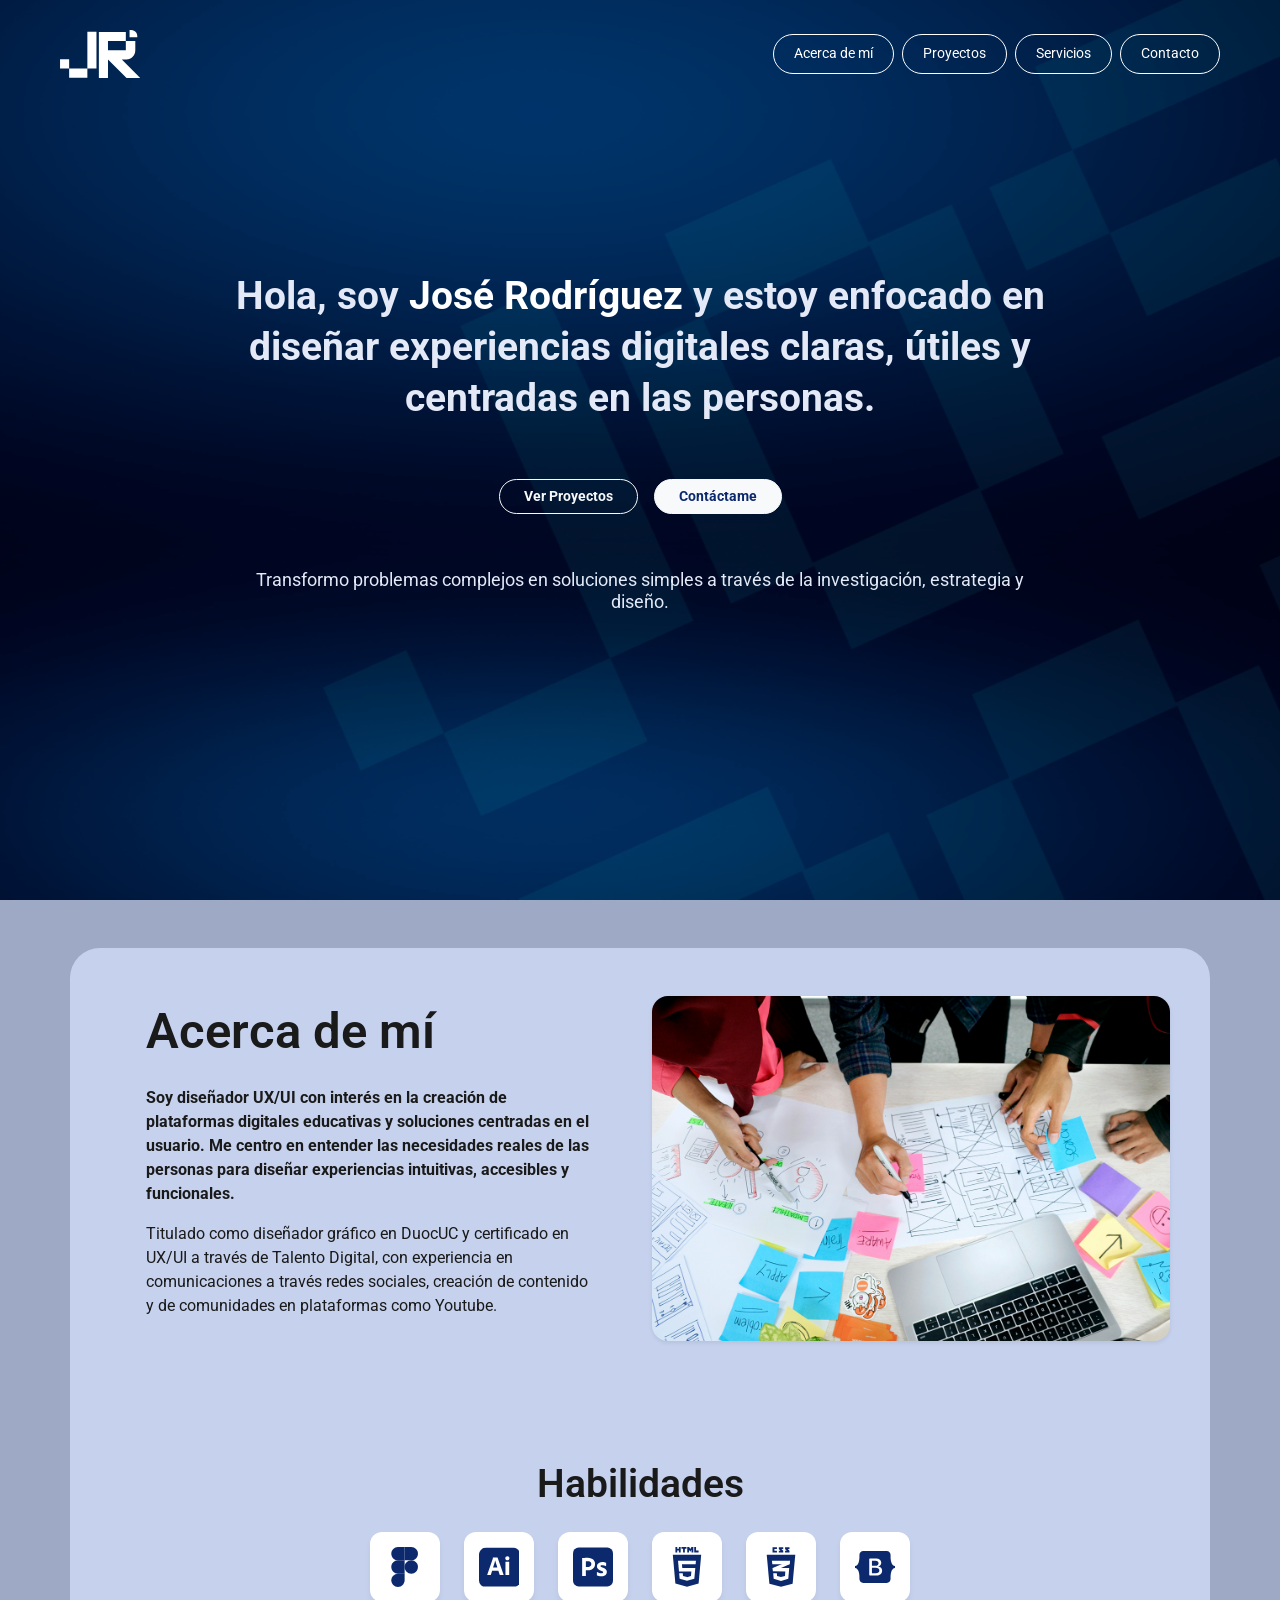
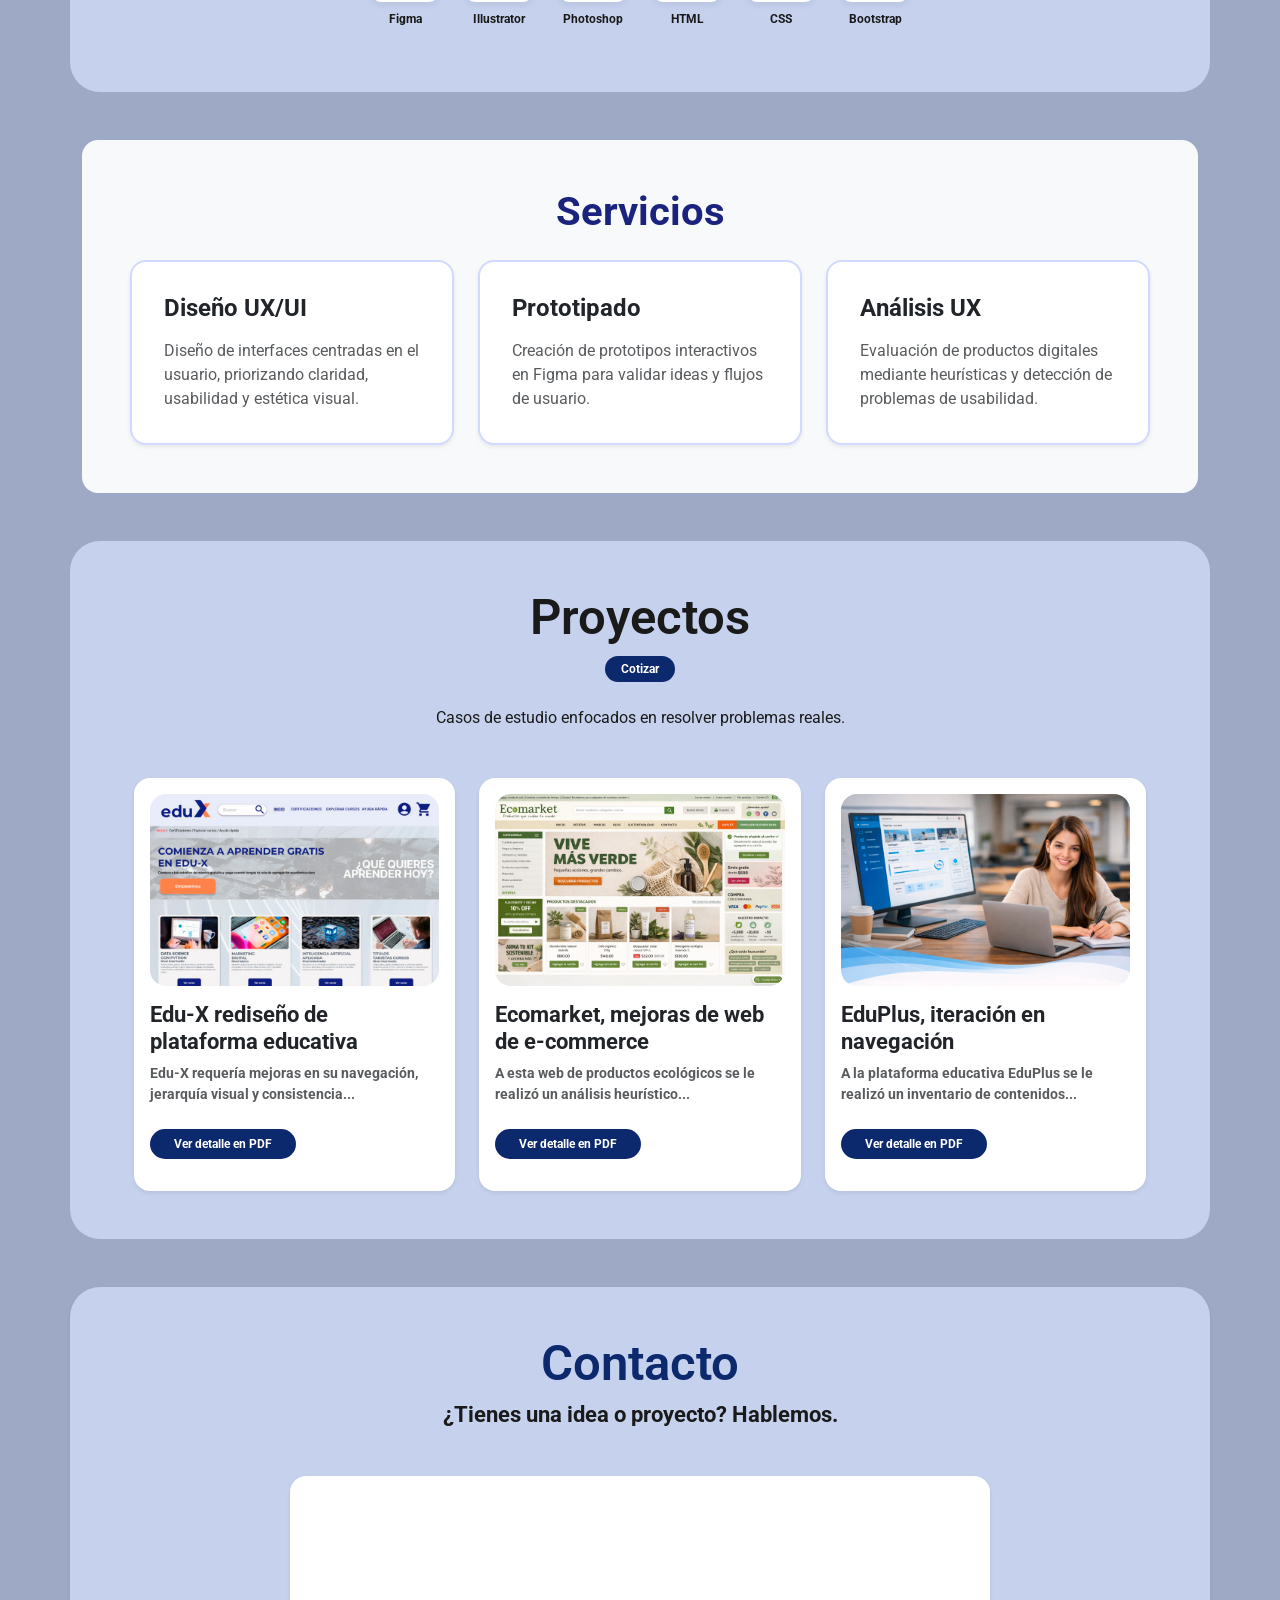
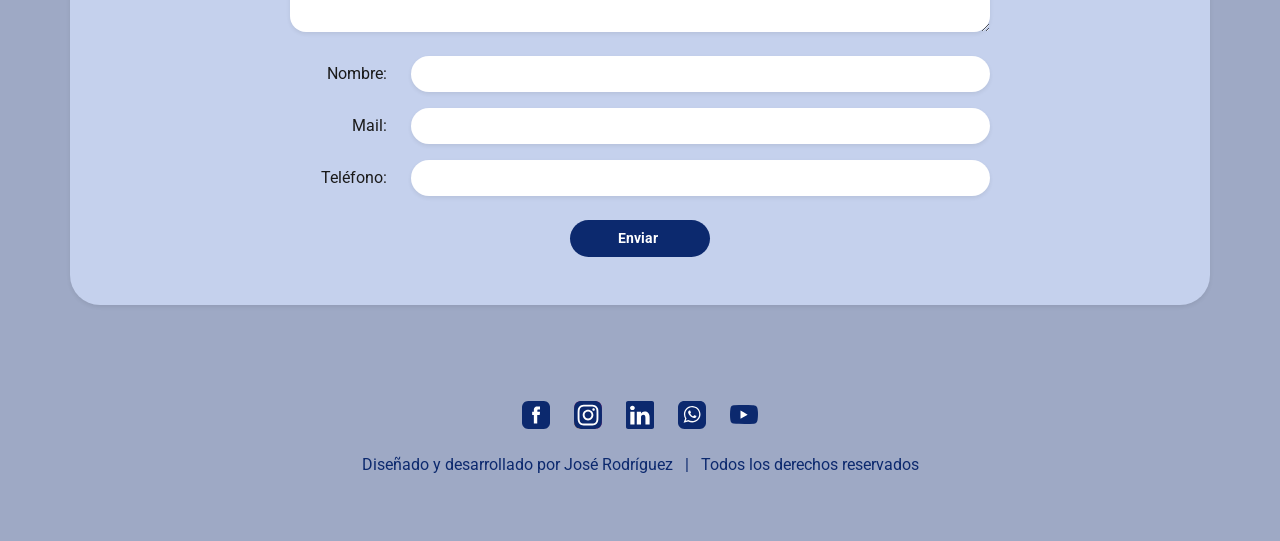
==== commit 216ecffe: "Actualización: Menu superior resposivo y corrección de coloreso" ====
--- a/index.html
+++ b/index.html
@@ -14,36 +14,39 @@
 </head>
 <body>
 
-    <button class="my_bttn">
-        <i class="fa fa-arrow-up"></i>
-    </button>
-
 <section class="hero d-flex flex-column align-items-center justify-content-center text-center text-white position-relative">
-        <nav class="navbar navbar-expand-lg w-100 position-absolute top-0 px-lg-5 py-4">
-            <div class="container-fluid d-flex justify-content-between align-items-center">
-                <img src="./assets/imagenes/logojrl.svg" alt="Logo JR" width="121" class="logo-hero">
-                
-                <div class="d-none d-lg-flex gap-2">
+    <nav class="navbar navbar-custom w-100 position-absolute top-0 px-lg-5 py-4">
+        <div class="container-fluid d-flex justify-content-between align-items-center">
+            
+            <img src="./assets/imagenes/logojrl.svg" alt="Logo JR" class="logo-hero">
+
+            <button class="navbar-toggler border-0" type="button" data-bs-toggle="collapse" data-bs-target="#navbarNav">
+                <img src="./assets/imagenes/menu_hamburger.svg" alt="Menu">
+            </button>
+            
+            <div class="collapse navbar-collapse justify-content-end" id="navbarNav">
+                <div class="navbar-nav gap-2">
                     <a href="#acerca" class="nav-pill-link">Acerca de mí</a>
                     <a href="#proyectos" class="nav-pill-link">Proyectos</a>
                     <a href="#servicios" class="nav-pill-link">Servicios</a>
                     <a href="#contacto" class="nav-pill-link">Contacto</a>
                 </div>
-
-                <button class="btn d-lg-none border-0" type="button">
-                    <img src="./assets/imagenes/menu_hamburger.svg" alt="Menu" width="30">
-                </button>
-            </div>
-        </nav>
+            </div>
+    
+        </div>
+    </nav>
         
-        <div class="container hero-content px-4">
-            <h1 class="hero-title mb-4">
-                Hola, soy José Rodríguez y estoy enfocado en diseñar experiencias digitales claras, útiles y centradas en las personas.
-            </h1>
+    <div class="container hero-content px-4">
+        <h1 class="hero-title mb-4">
+            Hola, soy <span class="text-white">José Rodríguez</span> y estoy enfocado en diseñar experiencias digitales claras, útiles y centradas en las personas.
+        </h1>
 
             <div class="d-flex gap-3 justify-content-center my-4">
-                <button class="btn btn-outline-light rounded-pill px-4 s1">Ver Proyectos</button>
-                <button class="btn btn-light rounded-pill px-4 s1 text-primary-dark">Contáctame <i class="bi bi-chevron-right"></i></button>
+                <a href="#proyectos" class="btn btn-outline-light rounded-pill px-4 s1">Ver Proyectos</a>
+                
+                <a href="#contacto" class="btn btn-light rounded-pill px-4 s1 text-primary-dark">
+                    Contáctame <i class="bi bi-chevron-right"></i>
+                </a>
             </div>
 
             <p class="hero-subtitle mt-4">
@@ -97,6 +100,41 @@
         </div>
     </div>
 </div>
+    </section>
+
+    <section id="servicios" class="container my-5">
+        <div class="bg-light rounded-4 p-4 p-md-5">
+            <h2 class="text-center mb-4 display-6 fw-bold color-primario">Servicios</h2>
+            
+            <div class="row g-4">
+                <div class="col-12 col-md-4">
+                    <div class="card h-100 border-primary-subtle rounded-4 p-3 shadow-sm">
+                        <div class="card-body">
+                            <h4 class="card-title fw-bold mb-3">Diseño UX/UI</h4>
+                            <p class="card-text text-muted">Diseño de interfaces centradas en el usuario, priorizando claridad, usabilidad y estética visual.</p>
+                        </div>
+                    </div>
+                </div>
+    
+                <div class="col-12 col-md-4">
+                    <div class="card h-100 border-primary-subtle rounded-4 p-3 shadow-sm">
+                        <div class="card-body">
+                            <h4 class="card-title fw-bold mb-3">Prototipado</h4>
+                            <p class="card-text text-muted">Creación de prototipos interactivos en Figma para validar ideas y flujos de usuario.</p>
+                        </div>
+                    </div>
+                </div>
+    
+                <div class="col-12 col-md-4">
+                    <div class="card h-100 border-primary-subtle rounded-4 p-3 shadow-sm">
+                        <div class="card-body">
+                            <h4 class="card-title fw-bold mb-3">Análisis UX</h4>
+                            <p class="card-text text-muted">Evaluación de productos digitales mediante heurísticas y detección de problemas de usabilidad.</p>
+                        </div>
+                    </div>
+                </div>
+            </div>
+        </div>
     </section>
 
     <section id="proyectos" class="py-5 container section-container text-center my-5">
@@ -199,6 +237,8 @@
         </p>
     </footer>
 
-
+    <button class="my_bttn">
+        <i class="fa fa-arrow-up"></i>
+    </button>
 </body>
 </html>
--- a/css/style.css
+++ b/css/style.css
@@ -1,6 +1,6 @@
 :root {
     --primary-dark: #0C296E;
-    --bg-accent: #D1D9E9;
+    --bg-accent: #9EA9C5;
     --text-color: #1A1A1A;
 }
 
@@ -11,22 +11,26 @@
 }
 
 /* --- NAV PILLS DESKTOP --- */
-.nav-pill-link {
-    color: white;
-    text-decoration: none;
-    border: 1px solid rgba(255, 255, 255, 0.4);
-    padding: 8px 20px;
-    border-radius: 50px;
-    font-size: 14px;
-    font-weight: 500;
-    transition: all 0.3s ease;
-}
-
-.nav-pill-link:hover {
-    background: white;
-    color: var(--primary-dark);
-}
-
+@media (max-width: 863px) {
+    /* El contenedor que se abre y cierra */
+    .navbar-collapse {
+        position: absolute;
+        top: 100%; /* Aparece justo debajo de la barra de navegación */
+        left: 0;
+        right: 0;
+        background-color: rgba(8, 31, 66, 0.95); /* Un azul oscuro profundo con transparencia */
+        padding: 2rem;
+        text-align: center;
+        border-bottom: 2px solid #64ffda; /* Opcional: una línea de acento */
+        backdrop-filter: blur(10px); /* Efecto de desenfoque muy pro */
+    }
+
+    .nav-pill-link {
+        display: block;
+        margin: 15px 0;
+        font-size: 1.2rem;
+    }
+}
 /* --- HERO --- */
 .hero {
     min-height: 100vh;
@@ -41,7 +45,7 @@
 
 /* --- SECCIONES RECUADRADAS --- */
 .section-container {
-    background-color: #E2E8F3;
+    background-color: #C5D1ED;
     border-radius: 30px;
     padding: 60px 40px;
 }
@@ -274,4 +278,220 @@
 .my_bttn:hover{
     transform: scale(1.05) 
                translateY(-5px);
-}+}
+
+.color-primario {
+    color: #1a237e; /* Ajusta al azul oscuro de tu paleta */
+}
+
+.border-primary-subtle {
+    border: 2px solid #d1d9ff !important; /* El tono lila/azul claro de tu borde */
+}
+
+/* En tu archivo style.css */
+.contacto-form {
+    max-width: 700px; /* Ajusta este valor según prefieras el ancho */
+    width: 100%;      /* Asegura que sea responsivo en móviles */
+}
+
+/* --- ESTADO MÓVIL (Por debajo de 864px) --- */
+@media (max-width: 863px) {
+    .navbar-toggler {
+        display: block !important; /* Muestra hamburguesa */
+    }
+
+    .nav-pill-link {
+        display: block;
+        width: 80%;            /* No ocupan todo el ancho para que se vean como botones */
+        margin: 10px auto;     /* Centra los botones y les da espacio vertical */
+        padding: 10px 20px;
+        text-align: center;
+        border: 1px solid #ffffff; /* El borde blanco de tus pills en desktop */
+        border-radius: 50px;   /* Forma de píldora */
+        color: #ffffff;        /* Texto blanco */
+        text-decoration: none;
+        transition: all 0.3s ease;
+    }
+
+    /* Efecto al presionar o pasar el mouse */
+    .nav-pill-link:hover, .nav-pill-link:active {
+        background-color: rgba(255, 255, 255, 0.1);
+        border-color: #C5D1ED; /* Puedes usar tu color de acento aquí */
+    }
+
+    /* Contenedor del menú para que los botones floten bien */
+    .navbar-nav {
+        display: flex;
+        flex-direction: column;
+        justify-content: center;
+        padding: 20px 0;
+    }
+
+    .navbar-collapse.collapse:not(.show) {
+        display: none !important; /* Esconde el menú si no está clickeado */
+    }
+
+    .navbar-collapse {
+        position: absolute;
+        top: 100%;
+        left: 0;
+        width: 100%;
+        background-color: rgba(11, 15, 48, 0.9); /* Fondo del menú desplegado */
+        padding: 20px;
+        z-index: 1000;
+    }
+    
+    .navbar-nav {
+        flex-direction: column;
+        align-items: center;
+    }
+}
+
+/* --- ESTADO TABLET/DESKTOP (864px o más) --- */
+@media (min-width: 864px) {
+    .navbar-toggler {
+        display: none !important; /* ESCONDE HAMBURGUESA SIEMPRE */
+    }
+
+    .navbar-collapse {
+        display: flex !important; /* MUESTRA MENÚ SIEMPRE */
+        flex-basis: auto;
+        background-color: transparent !important;
+    }
+
+    .navbar-nav {
+        flex-direction: row !important; /* Alineación horizontal */
+        gap: 1rem;
+    }
+
+    /* Esto elimina cualquier rastro de la barra negra que viste */
+    .collapse:not(.show) {
+        display: flex !important;
+    }
+}
+
+/* Logo en Mobile (Base) */
+.logo-hero {
+    width: 44px;
+    height: 42px;
+    object-fit: contain; /* Esto evita que el logo se deforme si la imagen original tiene otra proporción */
+}
+
+/* Logo en Tablet (864px en adelante) */
+@media (min-width: 864px) {
+    .logo-hero {
+        width: 80px;
+        height: 60px;
+    }
+}
+
+/* Logo en Desktop (1440px en adelante) */
+@media (min-width: 1440px) {
+    .logo-hero {
+        width: 105px;
+        height: 85px;
+    }
+}
+
+@media (min-width: 864px) {
+    /* ... lo que ya tenías ... */
+
+    .navbar-collapse {
+        flex-grow: 0; /* Evita que el contenedor del menú se expanda hacia la izquierda */
+    }
+}
+
+/* --- ESTADO MÓVIL (< 864px) --- */
+@media (max-width: 863px) {
+    .navbar-toggler {
+        display: block !important; /* Asegura que el botón exista */
+        padding: 0;
+        background: transparent;
+    }
+
+    /* Si el SVG es blanco y el fondo es claro, no se verá. 
+       Asegúrate de que la ruta de tu imagen sea correcta */
+    .navbar-toggler img {
+        display: block !important;
+        width: 30px;
+        height: auto;
+    }
+}
+
+.navbar-custom {
+    z-index: 1050; /* Esto lo pone por encima de cualquier otro elemento del hero */
+}
+
+/* Estilo base para los botones del menú (Desktop, Tablet y Mobile) */
+.nav-pill-link {
+    display: inline-block;
+    padding: 8px 20px;
+    border: 1px solid #ffffff; /* El borde blanco de tu diseño */
+    border-radius: 50px;       /* Forma de píldora */
+    color: #ffffff !important; /* Texto blanco */
+    text-decoration: none;
+    font-size: 0.9rem;
+    transition: all 0.3s ease;
+    background: transparent;
+}
+
+.nav-pill-link:hover {
+    background-color: rgba(255, 255, 255, 0.1);
+    color: #ffffff;
+}
+
+/* --- AJUSTES ESPECÍFICOS POR DISPOSITIVO --- */
+
+/* En Móvil (Menú desplegable) */
+@media (max-width: 863px) {
+    .nav-pill-link {
+        display: block;    /* Uno sobre otro */
+        width: 80%;        /* No tan anchos */
+        margin: 10px auto; /* Centrados con espacio */
+        text-align: center;
+    }
+}
+
+/* En Tablet y Desktop (Barra horizontal) */
+@media (min-width: 864px) {
+    .navbar-nav {
+        flex-direction: row !important;
+        gap: 10px; /* Espacio entre botones */
+    }
+    
+    .nav-pill-link {
+        width: auto;
+    }
+}
+
+/* Color para el título principal */
+.hero-title {
+    color: #E3E9F6;
+    font-weight: 700; /* Asegura que se vea imponente */
+}
+
+/* Color para el subtítulo */
+.hero-subtitle {
+    color: #E3E9F6;
+    font-size: 1.1rem; /* Ajusta según tu diseño en Figma */
+}
+
+/* Clase de Bootstrap para forzar el blanco en tu nombre */
+.text-white {
+    color: #ffffff !important;
+}
+
+/* Espacio debajo del título principal */
+.hero-title {
+    margin-bottom: 3.5rem !important; /* Ajusta este número (40px, 50px, etc.) */
+    line-height: 1.3; /* De paso, esto ayuda a que el bloque de texto no se vea apretado */
+}
+
+/* Espacio arriba del subtítulo */
+.hero-subtitle {
+    margin-top: 3.5rem !important;
+    max-width: 800px; /* Tip extra: limitar el ancho del subtítulo lo hace más legible */
+    margin-left: auto;
+    margin-right: auto;
+}
+
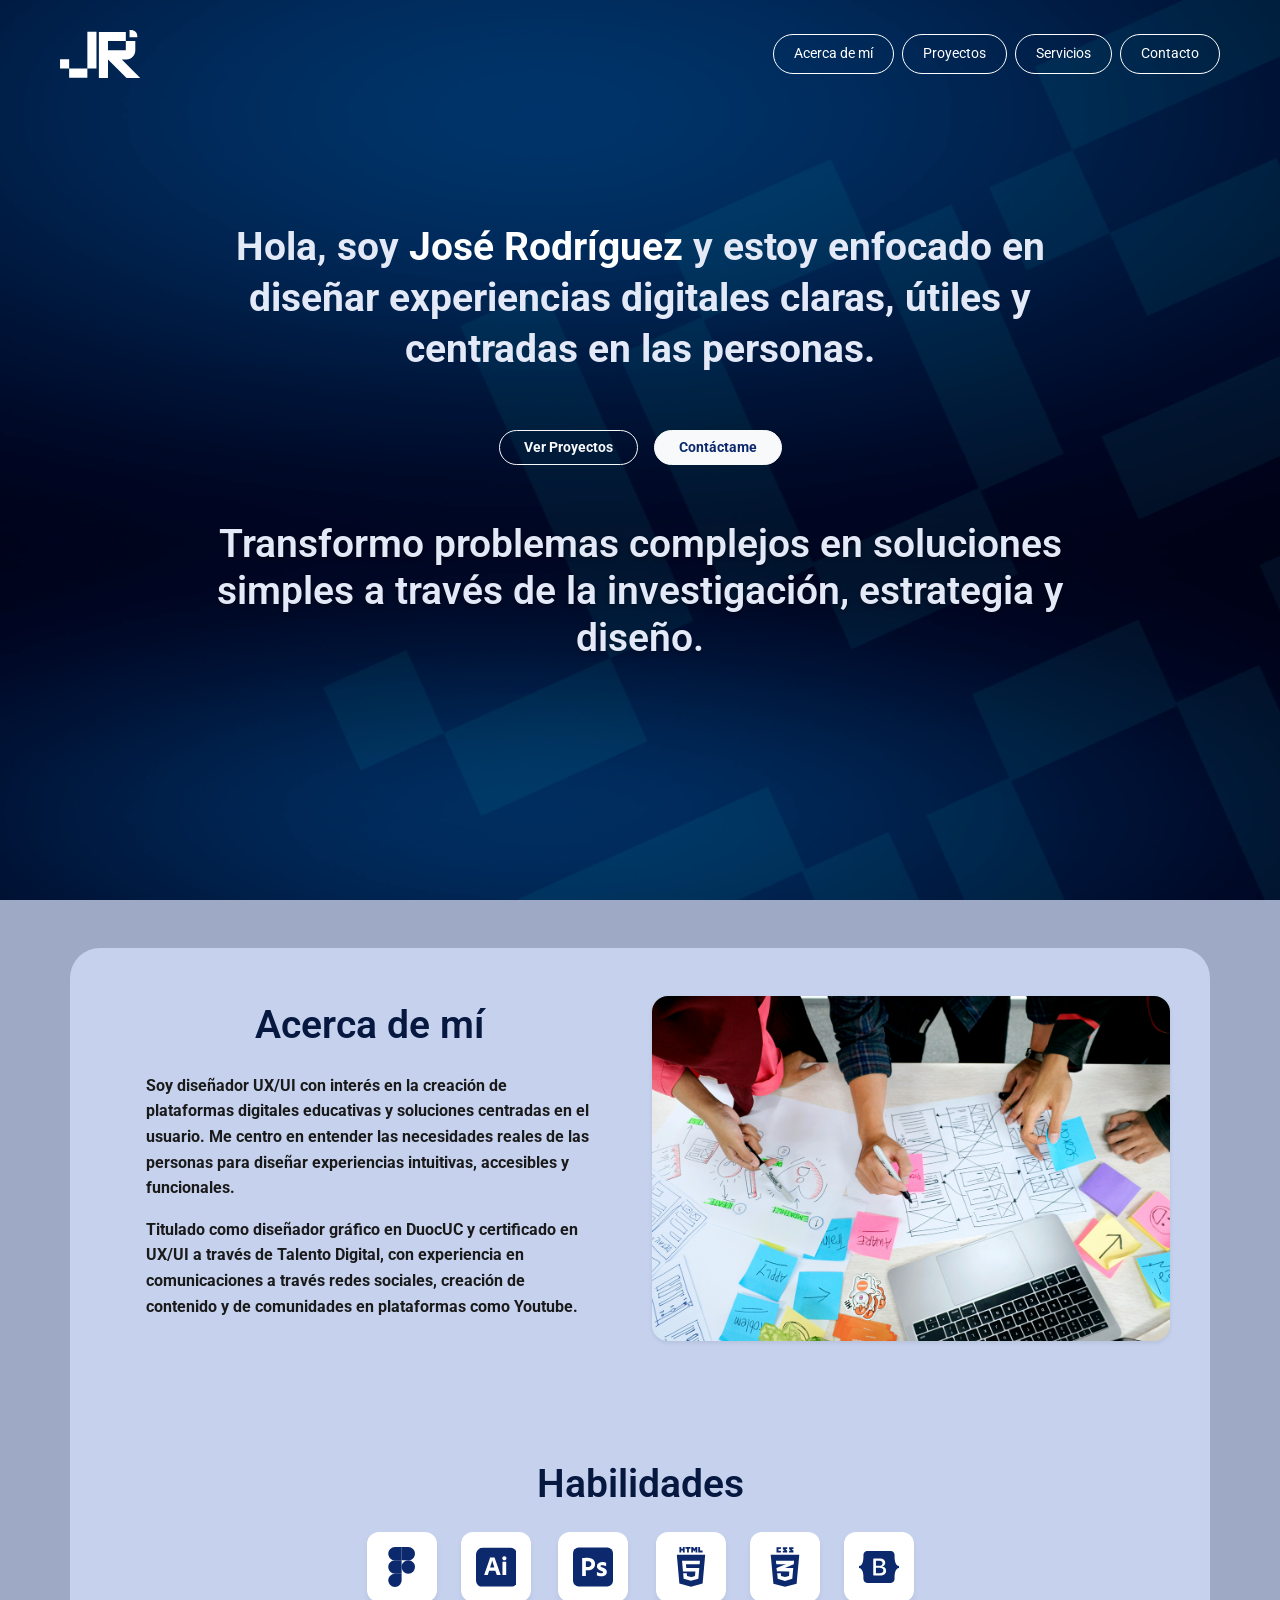
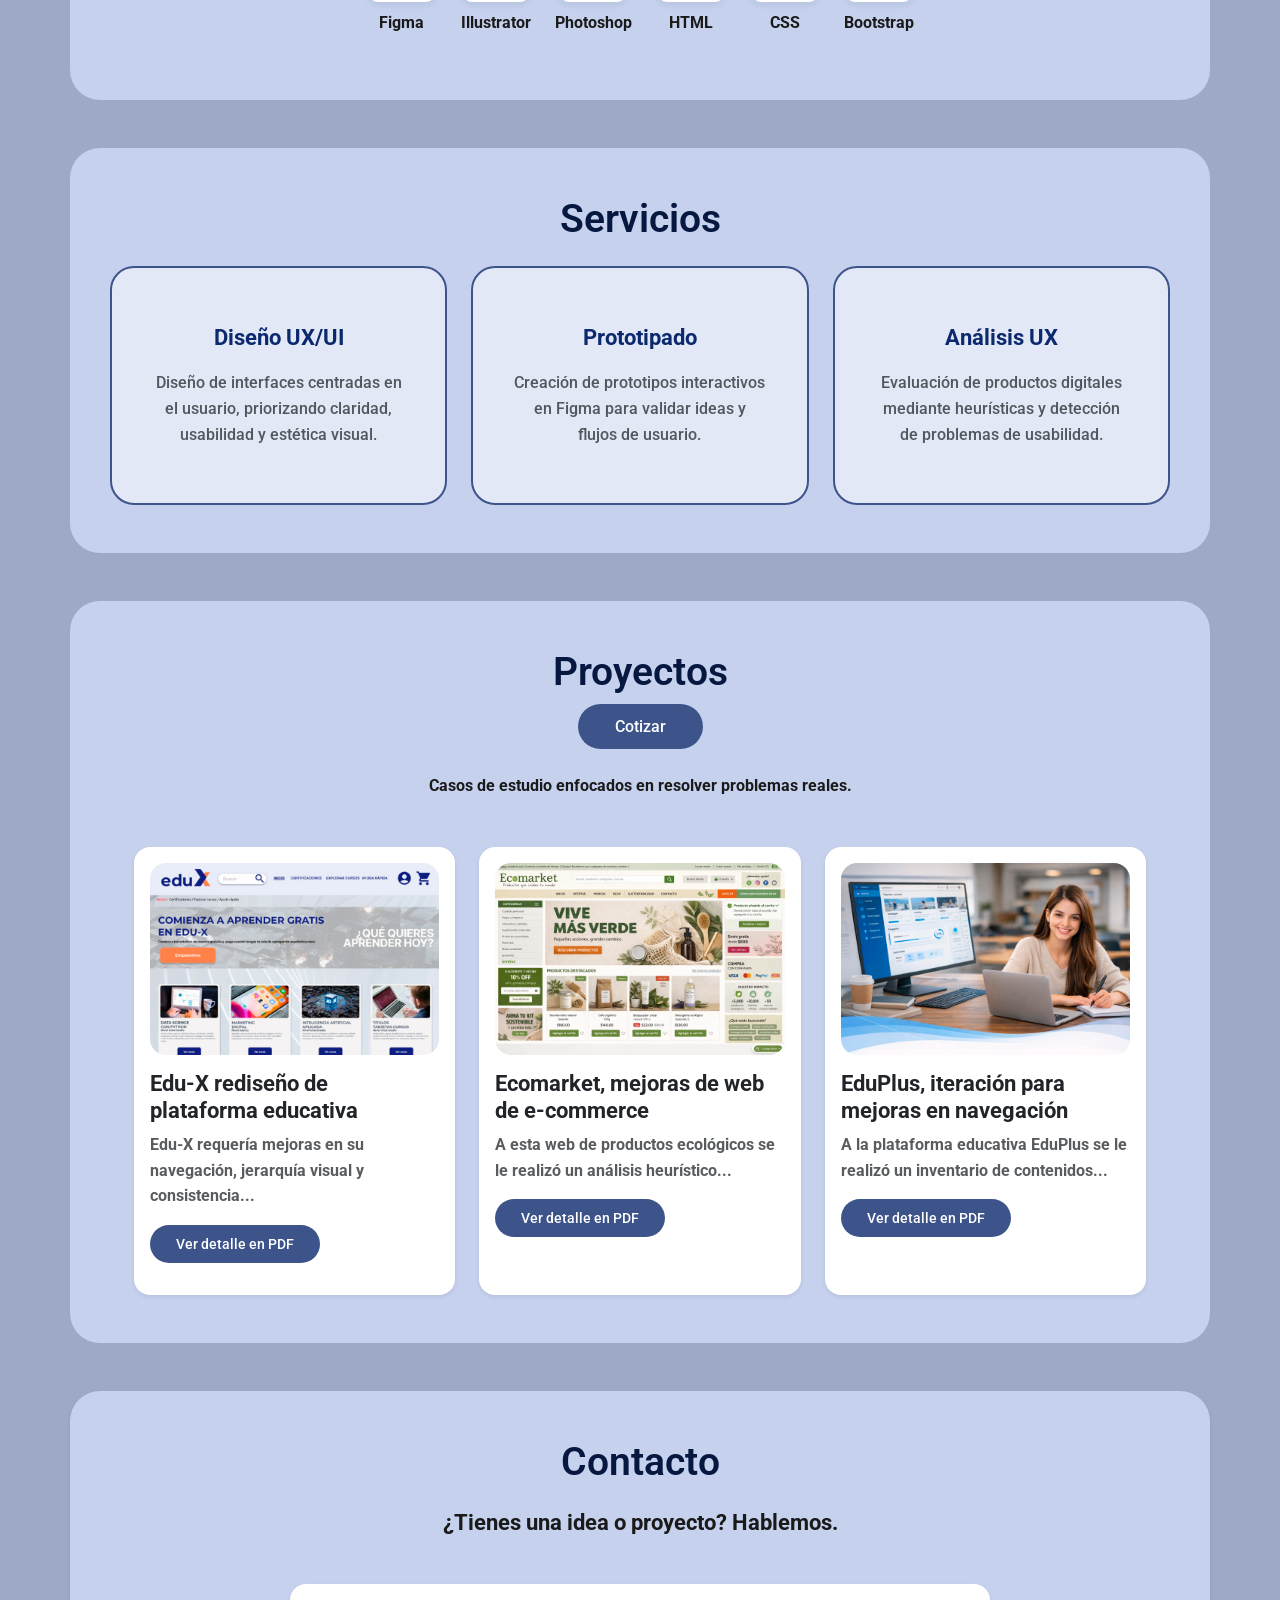
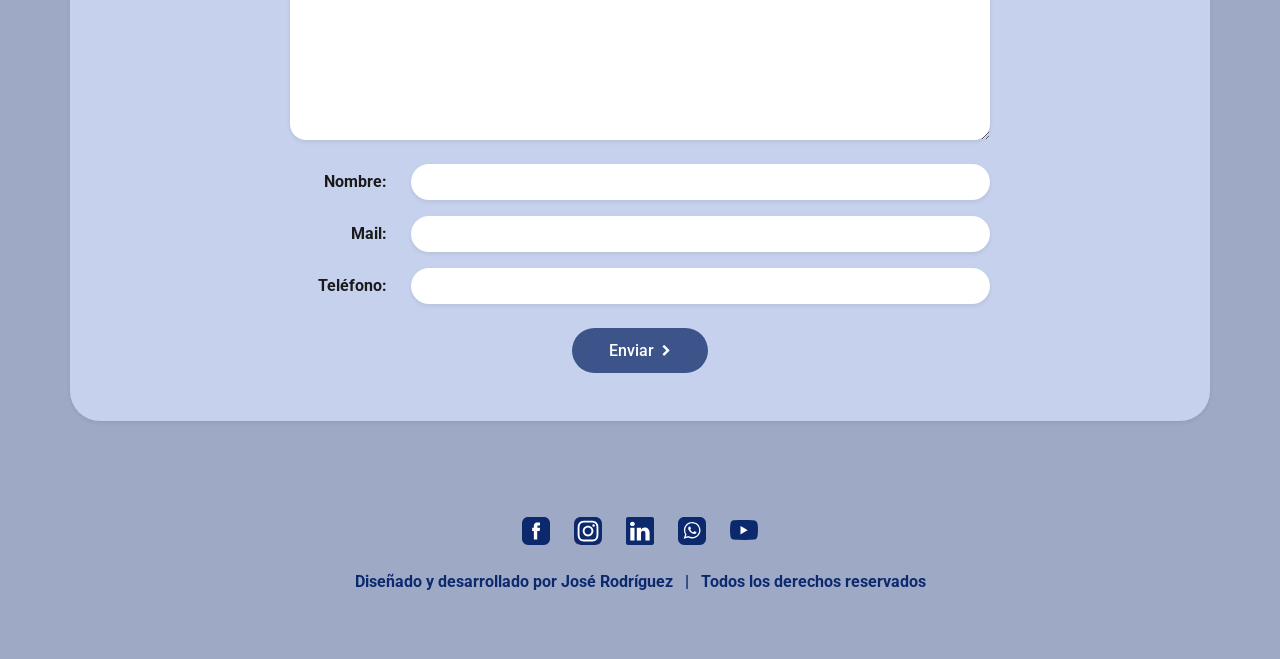
==== commit 0dcd8374: "Actualización: colores" ====
--- a/index.html
+++ b/index.html
@@ -58,7 +58,7 @@
     <section id="acerca" class="py-5 container section-container my-5">
         <div class="row align-items-center text-start">
             <div class="col-lg-6 px-lg-5">
-                <h2 class="titulo-mediano mb-4 text-center text-lg-start">Acerca de mí</h2>
+                <h2 class="mb-4">Acerca de mí</h2>
                 <p class="p-bold mb-3">Soy diseñador UX/UI con interés en la creación de plataformas digitales educativas y soluciones centradas en el usuario. Me centro en entender las necesidades reales de las personas para diseñar experiencias intuitivas, accesibles y funcionales.</p>
                 <p class="p-regular">Titulado como diseñador gráfico en DuocUC y certificado en UX/UI a través de Talento Digital, con experiencia en comunicaciones a través redes sociales, creación de contenido y de comunidades en plataformas como Youtube.</p>
             </div>
@@ -69,9 +69,7 @@
 
         <div class="mt-5 pt-4">
 <div class="d-flex flex-column align-items-center mt-5 w-100">
-    <h3 class="titulo-pequeno text-center mb-4">
-        Habilidades
-    </h3>
+    <h2 class="mb-4">Habilidades</h2>
     
     <div class="d-flex flex-wrap justify-content-center gap-3 gap-lg-4">
         <div class="skill-card text-center">
@@ -102,31 +100,30 @@
 </div>
     </section>
 
-    <section id="servicios" class="container my-5">
-        <div class="bg-light rounded-4 p-4 p-md-5">
-            <h2 class="text-center mb-4 display-6 fw-bold color-primario">Servicios</h2>
+    <section id="servicios" class="py-5 container section-container text-center my-5">
+        <h2 class="mb-4">Servicios</h2>
             
             <div class="row g-4">
                 <div class="col-12 col-md-4">
-                    <div class="card h-100 border-primary-subtle rounded-4 p-3 shadow-sm">
+                    <div class="card h-100 p-3 card-servicio">
                         <div class="card-body">
                             <h4 class="card-title fw-bold mb-3">Diseño UX/UI</h4>
                             <p class="card-text text-muted">Diseño de interfaces centradas en el usuario, priorizando claridad, usabilidad y estética visual.</p>
                         </div>
                     </div>
                 </div>
-    
+            
                 <div class="col-12 col-md-4">
-                    <div class="card h-100 border-primary-subtle rounded-4 p-3 shadow-sm">
+                    <div class="card h-100 p-3 card-servicio">
                         <div class="card-body">
                             <h4 class="card-title fw-bold mb-3">Prototipado</h4>
                             <p class="card-text text-muted">Creación de prototipos interactivos en Figma para validar ideas y flujos de usuario.</p>
                         </div>
                     </div>
                 </div>
-    
+            
                 <div class="col-12 col-md-4">
-                    <div class="card h-100 border-primary-subtle rounded-4 p-3 shadow-sm">
+                    <div class="card h-100 p-3 card-servicio">
                         <div class="card-body">
                             <h4 class="card-title fw-bold mb-3">Análisis UX</h4>
                             <p class="card-text text-muted">Evaluación de productos digitales mediante heurísticas y detección de problemas de usabilidad.</p>
@@ -138,12 +135,14 @@
     </section>
 
     <section id="proyectos" class="py-5 container section-container text-center my-5">
-        <h2 class="titulo-mediano mb-2">Proyectos</h2>
+        <h2 class="mb-2">Proyectos</h2>
         
         <div class="mb-4">
-            <button class="btn btn-primary-dark rounded-pill px-3 py-1 s2" style="text-transform: capitalize;">
-                Cotizar
-            </button>
+            <div class="mb-4">
+                <a href="#contacto" class="btn-jrl btn-jrl-secondary btn-size-l">
+                    Cotizar
+                </a>
+            </div>
         </div>
 
         <p class="p-regular mb-5">Casos de estudio enfocados en resolver problemas reales.</p>
@@ -155,7 +154,7 @@
                     <div class="card-body text-start px-0">
                         <h4 class="subtitulo-medio">Edu-X rediseño de plataforma educativa</h4>
                         <p class="s1 text-muted">Edu-X requería mejoras en su navegación, jerarquía visual y consistencia...</p>
-                        <a href="#" class="btn btn-primary-dark rounded-pill s2 px-4 mt-2">Ver detalle en PDF</a>
+                        <a href="./assets/pdf/Edux.pdf" class="btn-jrl btn-jrl-secondary btn-size-m">Ver detalle en PDF</a>
                     </div>
                 </div>
             </div>
@@ -166,7 +165,7 @@
                     <div class="card-body text-start px-0">
                         <h4 class="subtitulo-medio">Ecomarket, mejoras de web de e-commerce</h4>
                         <p class="s1 text-muted">A esta web de productos ecológicos se le realizó un análisis heurístico...</p>
-                        <a href="#" class="btn btn-primary-dark rounded-pill s2 px-4 mt-2">Ver detalle en PDF</a>
+                        <a href="./assets/pdf/Ecomarket.pdf" class="btn-jrl btn-jrl-secondary btn-size-m">Ver detalle en PDF</a>
                     </div>
                 </div>
             </div>
@@ -175,9 +174,9 @@
                 <div class="card border-0 shadow-sm rounded-4 h-100 p-3">
                     <img src="./assets/imagenes/eduplus.jpg" class="card-img-top rounded-4" alt="EduPlus">
                     <div class="card-body text-start px-0">
-                        <h4 class="subtitulo-medio">EduPlus, iteración en navegación</h4>
+                        <h4 class="subtitulo-medio">EduPlus, iteración para mejoras en navegación</h4>
                         <p class="s1 text-muted">A la plataforma educativa EduPlus se le realizó un inventario de contenidos...</p>
-                        <a href="#" class="btn btn-primary-dark rounded-pill s2 px-4 mt-2">Ver detalle en PDF</a>
+                        <a href="./assets/pdf/Eduplus.pdf" class="btn-jrl btn-jrl-secondary btn-size-m">Ver detalle en PDF</a>
                     </div>
                 </div>
             </div>
@@ -186,7 +185,7 @@
 
     <section id="contacto" class="py-5 container section-container my-5 shadow-sm">
         <div class="text-center mb-5">
-            <h2 class="titulo-mediano text-primary-dark">Contacto</h2>
+            <h2 class="mb-4">Contacto</h2>
             <h4 class="subtitulo-medio">¿Tienes una idea o proyecto? <br class="d-md-none"> Hablemos.</h4>
         </div>
 
@@ -217,8 +216,8 @@
             </div>
 
             <div class="text-center">
-                <button type="submit" class="btn btn-primary-dark rounded-pill px-5 py-2 s1">
-                    Enviar <i class="bi bi-chevron-right ms-1"></i>
+                <button type="submit" class="btn-jrl btn-jrl-secondary btn-size-l">
+                    Enviar <i class="fa fa-chevron-right" style="font-size: 12px;"></i>
                 </button>
             </div>
         </form>
@@ -226,11 +225,11 @@
 
     <footer class="py-5 text-center">
         <div class="d-flex justify-content-center gap-4 mb-4 footer-socials">
-            <a href="#"><img src="./assets/imagenes/logo_facebook.svg" alt="Facebook" width="28"></a>
-            <a href="#"><img src="./assets/imagenes/logo_instagram.svg" alt="Instagram" width="28"></a>
-            <a href="#"><img src="./assets/imagenes/logo_indesign.svg" alt="LinkedIn" width="28"></a>
-            <a href="#"><img src="./assets/imagenes/logo_whatsapp.svg" alt="WhatsApp" width="28"></a>
-            <a href="#"><img src="./assets/imagenes/logo_youtube.svg" alt="YouTube" width="28"></a>
+            <a href="https://www.facebook.com/josep1138" target="_blank" rel="noopener noreferrer"><img src="./assets/imagenes/logo_facebook.svg" alt="Facebook" width="28"></a>
+            <a href="https://www.instagram.com/josep1138" target="_blank" rel="noopener noreferrer"><img src="./assets/imagenes/logo_instagram.svg" alt="Instagram" width="28"></a>
+            <a href="https://www.linkedin.com/in/jos%C3%A9-rodr%C3%ADguez-22604153/" target="_blank" rel="noopener noreferrer"><img src="./assets/imagenes/logo_indesign.svg" alt="LinkedIn" width="28"></a>
+            <a href="https://wa.me/56993033325" target="_blank" rel="noopener noreferrer"><img src="./assets/imagenes/logo_whatsapp.svg" alt="WhatsApp" width="28"></a>
+            <a href="https://www.youtube.com/@multifanchile" target="_blank" rel="noopener noreferrer"><img src="./assets/imagenes/logo_youtube.svg" alt="YouTube" width="28"></a>
         </div>
         <p class="p-semibold text-primary-dark">
             Diseñado y desarrollado por José Rodríguez &nbsp; | &nbsp; Todos los derechos reservados
--- a/css/style.css
+++ b/css/style.css
@@ -60,6 +60,25 @@
 }
 .skill-box img { width: 40px; height: 40px; }
 
+/* --- TÍTULOS DE SECCIÓN NORMADOS (H2) --- */
+h2, .titulo-seccion-normado {
+    font-family: 'Roboto', sans-serif;
+    font-weight: 600;        /* Semibold */
+    font-size: 39px !important; 
+    color: #071840 !important;
+    text-align: center;      /* Basado en tu imagen de servicios y proyectos */
+    margin-bottom: 3rem;     /* Espaciado inferior para que respire la sección */
+    text-transform: none;    /* Mantiene las mayúsculas/minúsculas originales */
+}
+
+/* Ajuste para que en móviles no se vea excesivamente grande */
+@media (max-width: 768px) {
+    h2, .titulo-seccion-normado {
+        font-size: 31px !important; /* Un escalón menos en la escala modular */
+        margin-bottom: 2rem;
+    }
+}
+
 /* --- TIPOGRAFÍA SEGÚN PROTOTIPO --- */
 .titulo-grande { font-size: 61px; font-weight: 600; line-height: 1.2; }
 .titulo-mediano { font-size: 49px; font-weight: 600; }
@@ -82,181 +101,113 @@
     .subtitulo { font-size: 22px; }
 }
 
-/* --- CONTROL DE TIPOGRAFÍA RESPONSIVA HERO --- */
+/* --- CONTROL DE TIPOGRAFÍA RESPONSIVA HERO (CON JERARQUÍA DE COLOR) --- */
 
 /* MOBILE (Base - 390px) */
 .hero-title {
-    font-size: 25px; /* H5 */
+    font-size: 25px; 
     font-weight: 700;
     line-height: 1.2;
-}
+    color: #E3E9F6 !important; /* Jerarquía 1 (Claro) */
+}
+
+.hero-title .text-white {
+    color: #FFFFFF !important; /* Nombre en blanco puro */
+}
+
 .hero-subtitle {
-    font-size: 19px; /* H6 */
-    font-weight: 500;
+    font-size: 19px; 
+    font-weight: 700; /* Ajustado a tu nueva norma de párrafos */
     line-height: 1.2;
+    color: #C5D1ED !important; /* Jerarquía 2 (Azul medio) */
+    margin-top: 2rem !important;
 }
 
 /* TABLET (838px) */
 @media (min-width: 838px) {
     .hero-title {
-        font-size: 39px; /* H3 */
+        font-size: 39px; 
         font-weight: 600;
     }
     .hero-subtitle {
-        font-size: 31px; /* H4 */
-        font-weight: 400;
+        font-size: 31px; 
+        font-weight: 600; /* Semibold según tu lógica de H */
+        margin-top: 3rem !important;
     }
 }
 
 /* DESKTOP (1440px) */
 @media (min-width: 1440px) {
     .hero-title {
-        font-size: 49px; /* H2 */
+        font-size: 49px; 
         font-weight: 600;
     }
     .hero-subtitle {
-        font-size: 39px; /* H3 */
+        font-size: 39px; /* H2 Figma */
         font-weight: 600;
-    }
-}
-
-/* ==========================================================================
-   NORMA DE BOTONES (Basado en Sistema de Diseño Figma)
-   Colores Principales:
-   - Primario (Principal): #8B8CFF (Claro) a #4D4EBA (Oscuro)
-   - Secundario (Principal): #424982 (Medio) a #252A56 (Oscuro)
-   - Terciario (Outline): #C0C1FF (Claro)
-   - Texto/Iconos: Se infiere #FFFFFF (Blanco) y Gris para Disabled.
-   ========================================================================== */
-
-/* 1. Base Común para Todos los Botones
-   ========================================================================== */
-   .btn-jrl {
+        margin-top: 3.5rem !important;
+    }
+}
+
+/* --- SISTEMA DE BOTONES JRL (Basado en Figma) --- */
+
+/* Base para todos los botones */
+.btn-jrl {
     display: inline-flex;
     align-items: center;
     justify-content: center;
     font-family: 'Roboto', sans-serif;
-    font-weight: 500; /* Medium, según prototipo */
-    text-transform: capitalize; /* "Button" */
-    border-radius: 50px; /* Completamente redondeados */
-    border: 2px solid transparent; /* Base para outline */
+    font-weight: 500;
+    border-radius: 50px;
+    border: 2px solid transparent;
     transition: all 0.2s ease-in-out;
     cursor: pointer;
-    text-decoration: none;
-    line-height: 1; /* Para centrado vertical perfecto */
-}
-
-/* Base de iconos dentro de botones */
-.btn-jrl i {
-    margin: 0 4px; /* Pequeño espacio para los chevrons */
-    font-size: 1.1em;
-}
-
-/* Estado Focus (Base Común - Contorno de Accesibilidad) */
-.btn-jrl:focus, .btn-jrl.focused {
-    outline: none;
-    box-shadow: 0 0 0 3px rgba(139, 140, 255, 0.4); /* Brillo del color primario claro */
-}
-
-/* 2. Variantes de Color (Jerarquía)
-   ========================================================================== */
-
-/* --- BOTÓN PRIMARIO --- */
-.btn-jrl-primary {
-    background-color: #8B8CFF; /* Color Default */
-    color: #FFFFFF;
-}
-/* Hover */
-.btn-jrl-primary:hover, .btn-jrl-primary.hover {
-    background-color: #4D4EBA; /* Color más oscuro */
-}
-/* Active / Click */
-.btn-jrl-primary:active, .btn-jrl-primary.active, .btn-jrl-primary.clicked {
-    background-color: #252A56; /* El más oscuro de la paleta */
-}
-/* Disabled */
-.btn-jrl-primary:disabled, .btn-jrl-primary.disabled {
-    background-color: #B2B2B2; /* Gris */
-    color: #FFFFFF;
-    pointer-events: none;
-}
-
-/* --- BOTÓN SECUNDARIO --- */
+    text-decoration: none !important;
+    gap: 8px;
+}
+
+/* BOTÓN SECUNDARIO (El que usaremos para Cotizar y Enviar) */
 .btn-jrl-secondary {
-    background-color: #424982; /* Color Default */
-    color: #FFFFFF;
-}
-/* Hover */
-.btn-jrl-secondary:hover, .btn-jrl-secondary.hover {
-    background-color: #252A56; /* Color más oscuro */
-}
-/* Active / Click */
-.btn-jrl-secondary:active, .btn-jrl-secondary.active, .btn-jrl-secondary.clicked {
-    background-color: #B2B2B2; /* Gris de disabled */
-}
-/* Disabled */
-.btn-jrl-secondary:disabled, .btn-jrl-secondary.disabled {
-    background-color: #E6E6E6; /* Gris muy claro */
-    color: #B2B2B2;
-    pointer-events: none;
-}
-
-/* --- BOTÓN TERCIARIO (Outline) --- */
-.btn-jrl-terciary {
-    background-color: transparent;
-    border-color: #C0C1FF; /* Borde claro */
-    color: #C0C1FF;
-}
-/* Hover */
-.btn-jrl-terciary:hover, .btn-jrl-terciary.hover {
-    background-color: rgba(192, 193, 255, 0.1); /* Fondo muy suave al hover */
-    color: #C0C1FF;
-}
-/* Active / Click */
-.btn-jrl-terciary:active, .btn-jrl-terciary.active, .btn-jrl-terciary.clicked {
-    background-color: rgba(192, 193, 255, 0.2);
-}
-/* Disabled */
-.btn-jrl-terciary:disabled, .btn-jrl-terciary.disabled {
-    border-color: #E6E6E6;
-    color: #E6E6E6;
-    pointer-events: none;
-}
-
-/* 3. Variantes de Tamaño Responsivas (Mutan automáticamente)
-   ========================================================================== */
-
-/* TAMAÑO S (Mobile - por defecto)
-   Medidas Figma: 84x25px
-   ========================================================================== */
-.btn-jrl-normed {
-    font-size: 11px; /* Proporción para S */
-    padding: 6px 12px; /* Controla el ancho y alto visualmente */
-    height: 25px; /* Altura forzada */
-    min-width: 84px; /* Ancho mínimo forzado */
-}
-
-/* TAMAÑO M (Tablet - a partir de 838px)
-   Medidas Figma: 90x30px
-   ========================================================================== */
-@media (min-width: 838px) {
-    .btn-jrl-normed {
-        font-size: 12px;
-        padding: 8px 16px;
-        height: 30px;
-        min-width: 90px;
-    }
-}
-
-/* TAMAÑO L (Desktop - a partir de 1440px)
-   Medidas Figma: 108x35px
-   ========================================================================== */
-@media (min-width: 1440px) {
-    .btn-jrl-normed {
+    background-color: #3D548B !important; /* Azul de tu prototipo */
+    color: #FFFFFF !important;
+}
+
+.btn-jrl-secondary:hover {
+    background-color: #071840 !important; /* El color Dark del prototipo */
+    transform: translateY(-2px);
+}
+
+.btn-jrl-secondary:active {
+    background-color: #1A1A1A !important; /* Color de click/active */
+}
+
+/* BOTÓN TERCIARIO (Para los botones de la Navbar) */
+.btn-jrl-tertiary {
+    background: transparent !important;
+    border: 1px solid #FFFFFF !important;
+    color: #FFFFFF !important;
+}
+
+.btn-jrl-tertiary:hover {
+    background: rgba(255, 255, 255, 0.1) !important;
+}
+
+/* TAMAÑOS RESPONSIVOS */
+/* Tamaño L (Desktop - Enviar y Cotizar) */
+.btn-size-l {
+    min-width: 108px;
+    height: 45px; /* Un poco más alto para que respire como en Figma */
+    padding: 0 35px;
+    font-size: 16px;
+}
+
+/* Tamaño S (Para mobile o botones pequeños) */
+@media (max-width: 768px) {
+    .btn-size-l {
+        min-width: 84px;
+        height: 35px;
+        padding: 0 20px;
         font-size: 14px;
-        padding: 10px 20px;
-        height: 35px;
-        min-width: 108px;
     }
 }
 
@@ -495,3 +446,96 @@
     margin-right: auto;
 }
 
+/* --- TARJETAS DE SERVICIOS MEJORADAS --- */
+.card-servicio {
+    background-color: #E2E8F6 !important;
+    border: 2px solid #3D548B !important;
+    border-radius: 24px !important; /* Un poco más redondeado para seguir tu estilo */
+    padding: 2.5rem 1.5rem !important; /* Más espacio arriba/abajo y a los lados */
+    transition: all 0.3s ease;
+    display: flex;
+    flex-direction: column;
+    justify-content: center;
+}
+
+.card-servicio:hover {
+    transform: translateY(-8px);
+    box-shadow: 0 10px 20px rgba(61, 84, 139, 0.15); /* Sombra suave al color del borde */
+}
+
+.card-servicio .card-title {
+    color: #0C296E; /* Tu primary-dark */
+    font-size: 1.4rem;
+    margin-bottom: 1.2rem !important;
+}
+
+.card-servicio .card-text {
+    font-size: 1rem;
+    line-height: 1.6; /* Esto hace que el párrafo sea mucho más fácil de leer */
+    color: #4A4A4A; /* Un gris oscuro pero no negro total para mejorar el contraste */
+}
+
+/* --- TAMAÑO M (Para Cards de Proyectos) --- */
+.btn-size-m {
+    min-width: 90px;
+    height: 38px;
+    padding: 0 24px;
+    font-size: 14px; /* Un poco más pequeño que el principal para no saturar la card */
+}
+
+/* --- NORMA DE PÁRRAFOS (Cuerpo de texto) --- */
+p, .p-regular, .card-text, .hero-subtitle {
+    font-family: 'Roboto', sans-serif;
+    font-size: 16px !important;
+    font-weight: 700 !important; /* El peso 'bold' que te gustó */
+    line-height: 1.6;            /* Espaciado entre líneas para mejor lectura */
+    color: #1A1A1A;              /* El color de texto que ya usabas */
+}
+
+/* Ajuste fino para las tarjetas de servicios si quieres que el texto no sea tan pesado */
+.card-servicio .card-text {
+    font-weight: 500 !important; /* Un "Medium" para que no compita tanto con el título de la tarjeta */
+    color: #4A4A4A;
+}
+
+/* --- AJUSTE DE COLOR SUBTÍTULO HERO --- */
+.hero-subtitle {
+    color: #E3E9F6 !important; /* El color que solicitaste */
+    font-size: 19px;           /* Manteniendo tu escala para mobile */
+    font-weight: 700;          /* Para que sea consistente con tu nueva norma de párrafos */
+    opacity: 1;                /* Aseguramos que no tenga transparencias */
+    text-shadow: 0px 2px 4px rgba(0, 0, 0, 0.3); /* Tip extra: una sombra muy sutil ayuda a despegarlo del fondo */
+}
+
+/* Ajuste para Desktop (según tus media queries previas) */
+@media (min-width: 838px) {
+    .hero-subtitle {
+        font-size: 31px; 
+    }
+}
+
+@media (min-width: 1440px) {
+    .hero-subtitle {
+        font-size: 39px;
+    }
+}
+
+/* --- AJUSTE SUBTÍTULO HERO (H2 FIGMA) --- */
+.hero-subtitle {
+    font-family: 'Roboto', sans-serif !important;
+    font-size: 39px !important;    /* Tamaño H2 de tu Figma */
+    font-weight: 600 !important;   /* Semibold */
+    color: #E3E9F6 !important;     /* Color solicitado */
+    line-height: 1.2 !important;
+    margin-top: 3.5rem !important;
+    max-width: 900px;              /* Para que el texto no se extienda demasiado a lo ancho */
+    margin-left: auto;
+    margin-right: auto;
+}
+
+/* Ajuste para que en móviles no rompa el diseño por el tamaño */
+@media (max-width: 768px) {
+    .hero-subtitle {
+        font-size: 24px !important; /* Ajuste responsivo para pantallas pequeñas */
+    }
+}
